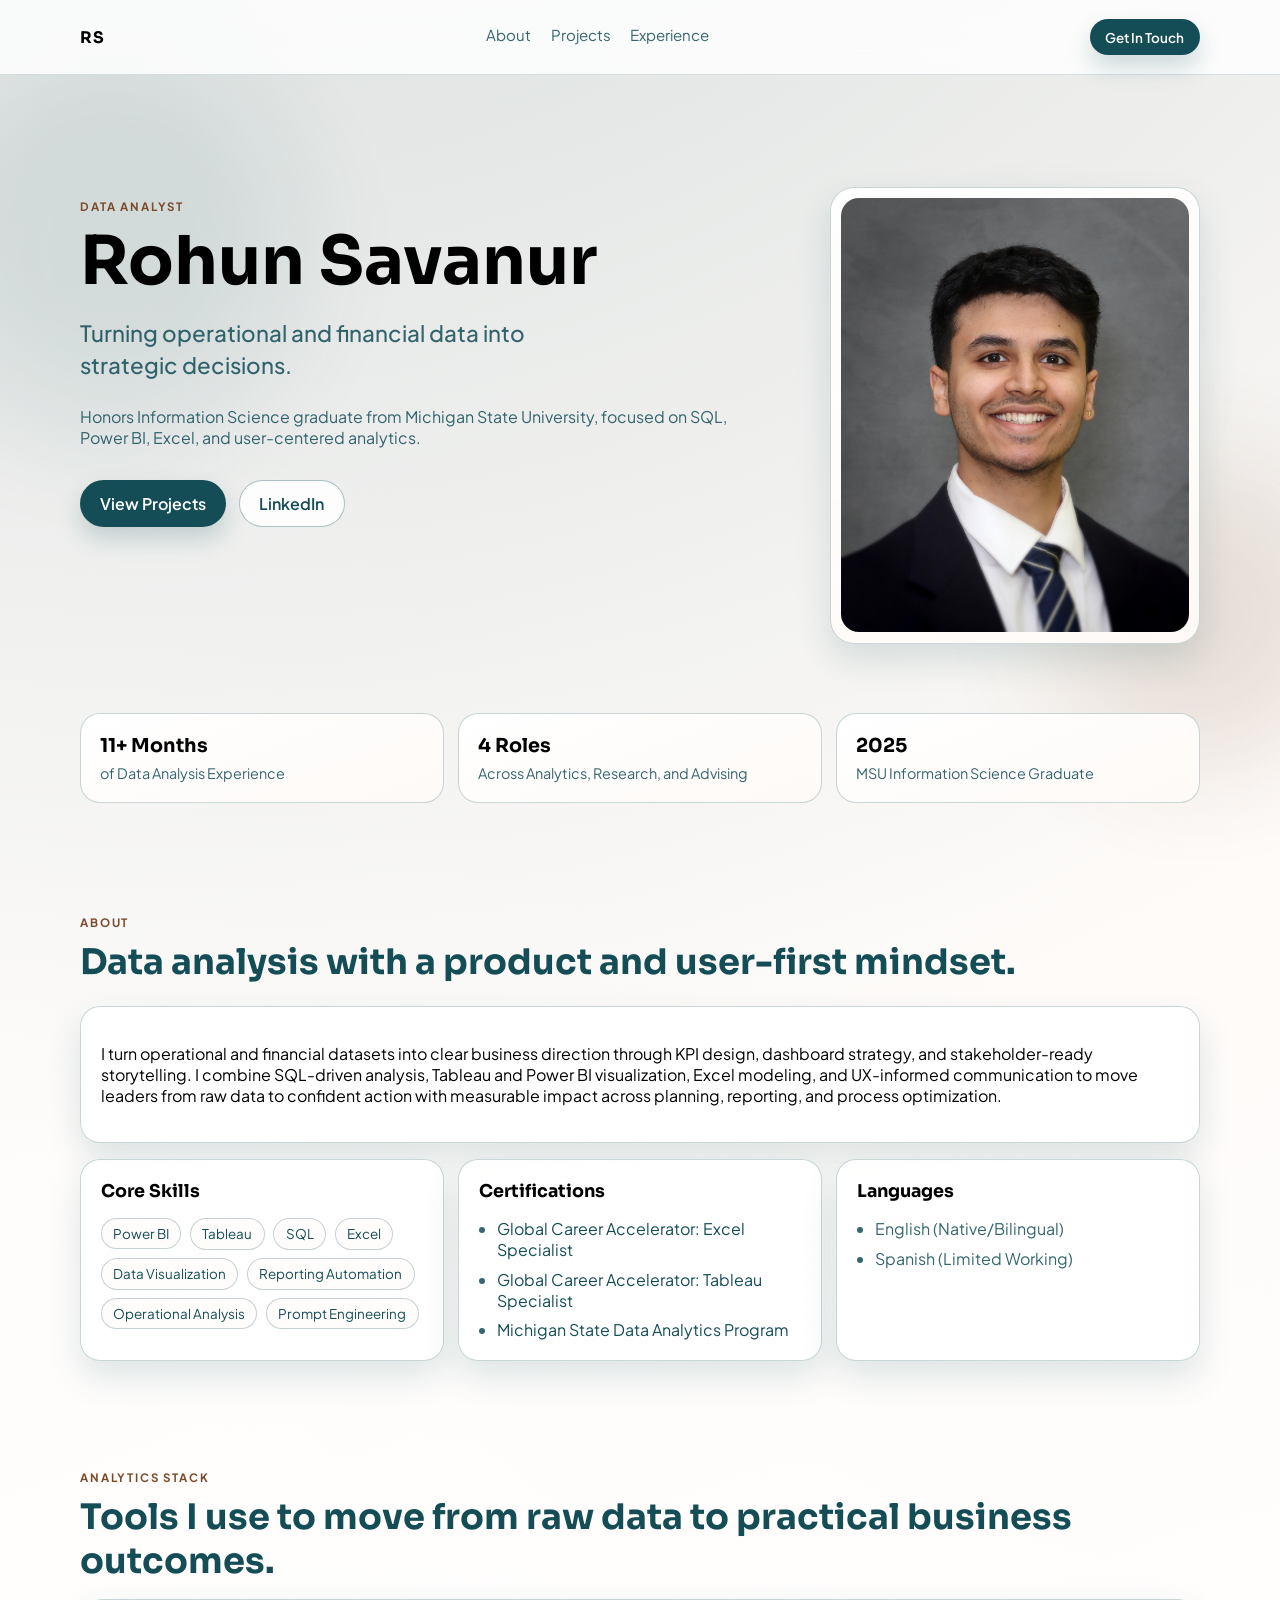
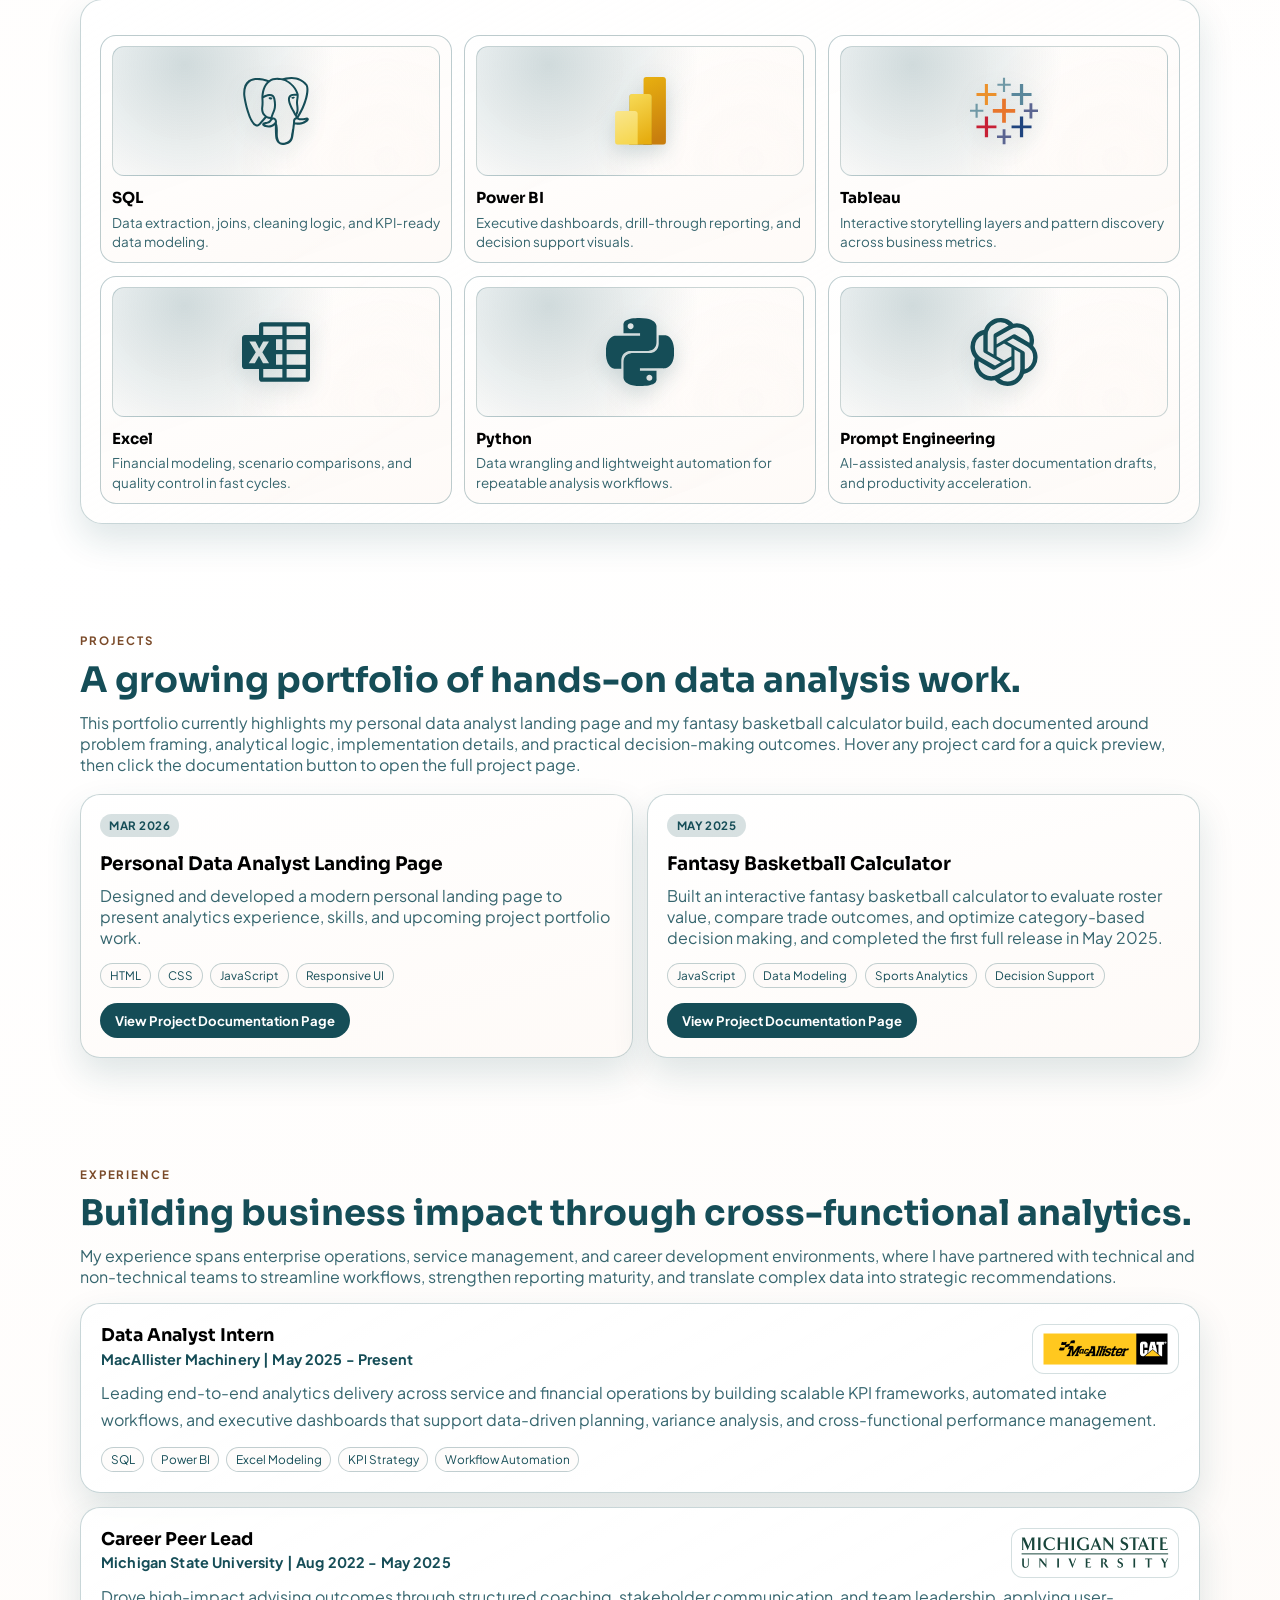
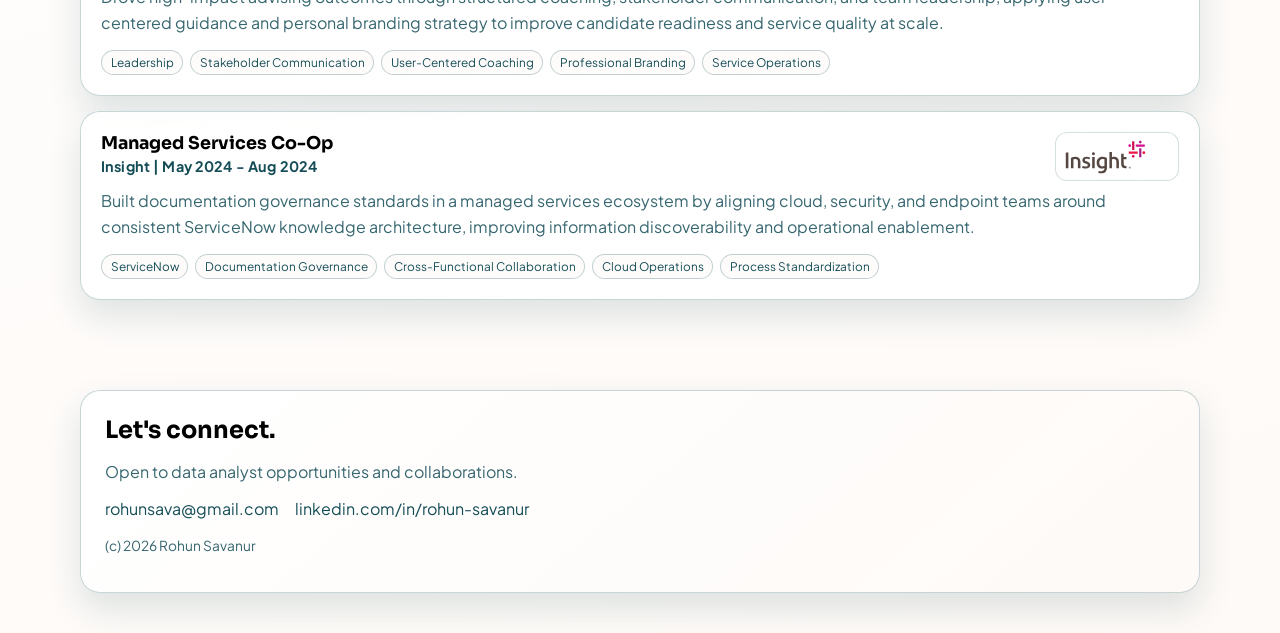
==== index.html @ 682e0d0f "Use pipe separator in experience meta and split out analytics stack section" ====
<!DOCTYPE html>
<html lang="en">
  <head>
    <meta charset="UTF-8" />
    <meta name="viewport" content="width=device-width, initial-scale=1.0" />
    <meta
      name="description"
      content="Rohun Savanur - Data Analyst portfolio featuring experience, skills, and data analysis projects."
    />
    <title>Rohun Savanur | Data Analyst</title>
    <link rel="preconnect" href="https://fonts.googleapis.com" />
    <link rel="preconnect" href="https://fonts.gstatic.com" crossorigin />
    <link
      href="https://fonts.googleapis.com/css2?family=Plus+Jakarta+Sans:wght@400;500;600;700&family=Sora:wght@500;600;700;800&display=swap"
      rel="stylesheet"
    />
    <link rel="stylesheet" href="./styles.css?v=20260306-2539" />
  </head>
  <body>
    <div class="page-noise" aria-hidden="true"></div>
    <div class="bg-orb orb-a" aria-hidden="true"></div>
    <div class="bg-orb orb-b" aria-hidden="true"></div>
    <div class="bg-orb orb-c" aria-hidden="true"></div>

    <header class="site-header">
      <div class="container nav-wrap">
        <a href="#top" class="brand">RS</a>
        <nav class="main-nav">
          <a href="#about">About</a>
          <a href="#projects">Projects</a>
          <a href="#experience">Experience</a>
        </nav>
        <a class="btn btn-small" href="#contact">Get In Touch</a>
      </div>
    </header>

    <main id="top">
      <section class="hero container">
        <div class="hero-main">
          <p class="eyebrow reveal">Data Analyst</p>
          <h1 class="hero-title reveal">
            Rohun Savanur
            <span>Turning operational and financial data into strategic decisions.</span>
          </h1>
          <p class="hero-copy reveal">
            Honors Information Science graduate from Michigan State University, focused on
            SQL, Power BI, Excel, and user-centered analytics.
          </p>
          <div class="hero-actions reveal">
            <a class="btn" href="#projects">View Projects</a>
            <a class="btn btn-ghost" href="https://www.linkedin.com/in/rohun-savanur" target="_blank" rel="noreferrer">LinkedIn</a>
          </div>
        </div>
        <aside class="profile-card reveal" aria-label="Profile Photo">
          <img
            src="./assets/generated/portrait-clean-neutral.jpg"
            alt="Rohun Savanur portrait"
            class="profile-photo"
            loading="eager"
            onerror="this.style.display='none';this.nextElementSibling.style.display='grid';"
          />
          <span class="photo-fallback" aria-hidden="true">RS</span>
        </aside>
        <ul class="hero-metrics reveal">
          <li>
            <strong>11+ Months</strong>
            <span>of Data Analysis Experience</span>
          </li>
          <li>
            <strong>4 Roles</strong>
            <span>Across Analytics, Research, and Advising</span>
          </li>
          <li>
            <strong>2025</strong>
            <span>MSU Information Science Graduate</span>
          </li>
        </ul>
      </section>

      <section id="about" class="container section">
        <div class="section-head reveal">
          <p class="eyebrow">About</p>
          <h2>Data analysis with a product and user-first mindset.</h2>
        </div>
        <div class="glass-card reveal about-summary">
          <p>
            I turn operational and financial datasets into clear business direction through KPI
            design, dashboard strategy, and stakeholder-ready storytelling. I combine
            SQL-driven analysis, Tableau and Power BI visualization, Excel modeling, and
            UX-informed communication to move leaders from raw data to confident action with
            measurable impact across planning, reporting, and process optimization.
          </p>
        </div>
        <div class="info-grid about-info-grid">
          <article class="glass-card reveal">
            <h3>Core Skills</h3>
            <div class="chip-list">
              <span>Power BI</span>
              <span>Tableau</span>
              <span>SQL</span>
              <span>Excel</span>
              <span>Data Visualization</span>
              <span>Reporting Automation</span>
              <span>Operational Analysis</span>
              <span>Prompt Engineering</span>
            </div>
          </article>
          <article class="glass-card reveal">
            <h3>Certifications</h3>
            <ul class="line-list">
              <li>
                <a
                  class="cert-link"
                  href="https://www.credential.net/4bf089e6-28fd-4d25-ae80-72ae07eb51d3#acc.ymshSMJB"
                  target="_blank"
                  rel="noreferrer"
                >
                  Global Career Accelerator: Excel Specialist
                </a>
              </li>
              <li>
                <a
                  class="cert-link"
                  href="https://www.credential.net/a03b7385-3b08-4fc4-b722-579c19a0cea2#acc.MQ4YEDSy"
                  target="_blank"
                  rel="noreferrer"
                >
                  Global Career Accelerator: Tableau Specialist
                </a>
              </li>
              <li>
                <a
                  class="cert-link"
                  href="https://www.credential.net/29228788-28ba-4c00-afea-074103724b46#acc.a4CGwIfx"
                  target="_blank"
                  rel="noreferrer"
                >
                  Michigan State Data Analytics Program
                </a>
              </li>
            </ul>
          </article>
          <article class="glass-card reveal">
            <h3>Languages</h3>
            <ul class="line-list">
              <li>English (Native/Bilingual)</li>
              <li>Spanish (Limited Working)</li>
            </ul>
          </article>
        </div>
      </section>

      <section id="analytics-stack" class="container section">
        <div class="section-head reveal">
          <p class="eyebrow">Analytics Stack</p>
          <h2>Tools I use to move from raw data to practical business outcomes.</h2>
        </div>
        <div class="tools-showcase reveal" aria-label="Analytics Stack">
          <div class="tools-grid">
            <article class="tool-card">
              <div class="tool-photo">
                <img
                  src="./assets/tool-icons/sql.svg"
                  alt="SQL data querying tool icon"
                  loading="lazy"
                />
              </div>
              <h4>SQL</h4>
              <p>Data extraction, joins, cleaning logic, and KPI-ready data modeling.</p>
            </article>
            <article class="tool-card">
              <div class="tool-photo">
                <img
                  src="./assets/tool-icons/powerbi.svg"
                  alt="Power BI tool icon"
                  loading="lazy"
                />
              </div>
              <h4>Power BI</h4>
              <p>Executive dashboards, drill-through reporting, and decision support visuals.</p>
            </article>
            <article class="tool-card">
              <div class="tool-photo">
                <img
                  src="./assets/tool-icons/tableau.svg"
                  alt="Tableau tool icon"
                  loading="lazy"
                />
              </div>
              <h4>Tableau</h4>
              <p>Interactive storytelling layers and pattern discovery across business metrics.</p>
            </article>
            <article class="tool-card">
              <div class="tool-photo">
                <img
                  src="./assets/tool-icons/excel.svg"
                  alt="Microsoft Excel tool icon"
                  loading="lazy"
                />
              </div>
              <h4>Excel</h4>
              <p>Financial modeling, scenario comparisons, and quality control in fast cycles.</p>
            </article>
            <article class="tool-card">
              <div class="tool-photo">
                <img
                  src="./assets/tool-icons/python.svg"
                  alt="Python tool icon"
                  loading="lazy"
                />
              </div>
              <h4>Python</h4>
              <p>Data wrangling and lightweight automation for repeatable analysis workflows.</p>
            </article>
            <article class="tool-card">
              <div class="tool-photo">
                <img
                  src="./assets/tool-icons/prompt-engineering.svg"
                  alt="Prompt engineering and AI workflow icon"
                  loading="lazy"
                />
              </div>
              <h4>Prompt Engineering</h4>
              <p>AI-assisted analysis, faster documentation drafts, and productivity acceleration.</p>
            </article>
          </div>
        </div>
      </section>

      <section id="projects" class="container section">
        <div class="section-head reveal">
          <p class="eyebrow">Projects</p>
          <h2>A growing portfolio of hands-on data analysis work.</h2>
          <p>
            This portfolio currently highlights my personal data analyst landing page and my
            fantasy basketball calculator build, each documented around problem framing,
            analytical logic, implementation details, and practical decision-making outcomes.
            Hover any project card for a quick preview, then click the documentation button to
            open the full project page.
          </p>
        </div>
        <div id="projects-grid" class="projects-grid"></div>
      </section>

      <section id="experience" class="container section">
        <div class="section-head reveal">
          <p class="eyebrow">Experience</p>
          <h2>Building business impact through cross-functional analytics.</h2>
          <p>
            My experience spans enterprise operations, service management, and career
            development environments, where I have partnered with technical and non-technical
            teams to streamline workflows, strengthen reporting maturity, and translate complex
            data into strategic recommendations.
          </p>
        </div>
        <div class="timeline">
          <article class="glass-card reveal">
            <div class="experience-head">
              <div>
                <h3>Data Analyst Intern</h3>
                <p class="role-meta">MacAllister Machinery | May 2025 - Present</p>
              </div>
              <div class="experience-logo-wrap">
                <img
                  class="experience-logo"
                  src="./assets/company-logos/macallister-machinery.png"
                  alt="MacAllister Machinery logo"
                  loading="lazy"
                />
              </div>
            </div>
            <p class="experience-summary">
              Leading end-to-end analytics delivery across service and financial operations by
              building scalable KPI frameworks, automated intake workflows, and executive
              dashboards that support data-driven planning, variance analysis, and
              cross-functional performance management.
            </p>
            <div class="experience-skills">
              <span>SQL</span>
              <span>Power BI</span>
              <span>Excel Modeling</span>
              <span>KPI Strategy</span>
              <span>Workflow Automation</span>
            </div>
          </article>
          <article class="glass-card reveal">
            <div class="experience-head">
              <div>
                <h3>Career Peer Lead</h3>
                <p class="role-meta">Michigan State University | Aug 2022 - May 2025</p>
              </div>
              <div class="experience-logo-wrap">
                <img
                  class="experience-logo"
                  src="./assets/company-logos/michigan-state-university.svg"
                  alt="Michigan State University logo"
                  loading="lazy"
                />
              </div>
            </div>
            <p class="experience-summary">
              Drove high-impact advising outcomes through structured coaching, stakeholder
              communication, and team leadership, applying user-centered guidance and personal
              branding strategy to improve candidate readiness and service quality at scale.
            </p>
            <div class="experience-skills">
              <span>Leadership</span>
              <span>Stakeholder Communication</span>
              <span>User-Centered Coaching</span>
              <span>Professional Branding</span>
              <span>Service Operations</span>
            </div>
          </article>
          <article class="glass-card reveal">
            <div class="experience-head">
              <div>
                <h3>Managed Services Co-Op</h3>
                <p class="role-meta">Insight | May 2024 - Aug 2024</p>
              </div>
              <div class="experience-logo-wrap">
                <img
                  class="experience-logo"
                  src="./assets/company-logos/insight.svg"
                  alt="Insight logo"
                  loading="lazy"
                />
              </div>
            </div>
            <p class="experience-summary">
              Built documentation governance standards in a managed services ecosystem by
              aligning cloud, security, and endpoint teams around consistent ServiceNow
              knowledge architecture, improving information discoverability and operational
              enablement.
            </p>
            <div class="experience-skills">
              <span>ServiceNow</span>
              <span>Documentation Governance</span>
              <span>Cross-Functional Collaboration</span>
              <span>Cloud Operations</span>
              <span>Process Standardization</span>
            </div>
          </article>
        </div>
      </section>
    </main>

    <footer id="contact" class="container footer reveal">
      <div>
        <h2>Let's connect.</h2>
        <p>Open to data analyst opportunities and collaborations.</p>
      </div>
      <div class="contact-links">
        <a href="mailto:rohunsava@gmail.com">rohunsava@gmail.com</a>
        <a href="https://www.linkedin.com/in/rohun-savanur" target="_blank" rel="noreferrer">
          linkedin.com/in/rohun-savanur
        </a>
      </div>
      <p class="footer-note">(c) <span id="year"></span> Rohun Savanur</p>
    </footer>

    <script src="./script.js?v=20260306-2125"></script>
  </body>
</html>
---- styles.css ----
:root {
  --bg: #FEFAF7;
  --bg-soft: #FFFFFF;
  --surface: rgba(255, 255, 255, 0.9);
  --surface-strong: #FFFFFF;
  --line: rgba(21, 77, 87, 0.23);
  --text: #000000;
  --muted: rgba(21, 77, 87, 0.86);
  --accent: #154d57;
  --accent-soft: #7A4A29;
  --accent-2: #154d57;
  --radius: 20px;
  --shadow: 0 16px 35px rgba(21, 77, 87, 0.14);
}

*,
*::before,
*::after {
  box-sizing: border-box;
}

html {
  scroll-behavior: smooth;
}

body {
  margin: 0;
  font-family: "Plus Jakarta Sans", "Segoe UI", sans-serif;
  color: var(--text);
  background: radial-gradient(circle at 15% -22%, rgba(21, 77, 87, 0.22) 0%, rgba(21, 77, 87, 0) 42%),
    radial-gradient(circle at 102% 15%, rgba(254, 250, 247, 0.72) 0%, rgba(254, 250, 247, 0) 40%),
    linear-gradient(160deg, var(--bg) 0%, var(--bg-soft) 50%, #FEFAF7 100%);
  min-height: 100vh;
  overflow-x: hidden;
}

.container {
  width: min(1120px, 92vw);
  margin: 0 auto;
}

.page-noise {
  position: fixed;
  inset: 0;
  pointer-events: none;
  opacity: 0.05;
  z-index: -1;
  background-image: radial-gradient(rgba(21, 77, 87, 0.08) 0.5px, transparent 0.5px);
  background-size: 4px 4px;
}

.bg-orb {
  position: fixed;
  border-radius: 50%;
  filter: blur(60px);
  opacity: 0.3;
  pointer-events: none;
  z-index: -2;
}

.orb-a {
  width: 380px;
  height: 380px;
  left: -80px;
  top: 60px;
  background: rgba(21, 77, 87, 0.3);
  animation: float 11s ease-in-out infinite;
}

.orb-b {
  width: 260px;
  height: 260px;
  right: 9%;
  top: 26%;
  background: rgba(21, 77, 87, 0.18);
  animation: float 9s ease-in-out infinite reverse;
}

.orb-c {
  width: 300px;
  height: 300px;
  right: -70px;
  bottom: 15%;
  background: rgba(122, 74, 41, 0.45);
  animation: float 12s ease-in-out infinite;
}

.site-header {
  position: sticky;
  top: 0;
  z-index: 20;
  backdrop-filter: blur(14px);
  background: rgba(255, 255, 255, 0.82);
  border-bottom: 1px solid rgba(21, 77, 87, 0.17);
}

.nav-wrap {
  display: flex;
  align-items: center;
  justify-content: space-between;
  min-height: 74px;
  gap: 16px;
}

.brand {
  font-family: "Sora", "Avenir Next", sans-serif;
  font-weight: 700;
  color: var(--text);
  text-decoration: none;
  letter-spacing: 0.08em;
}

.main-nav {
  display: flex;
  gap: 1.2rem;
}

.main-nav a {
  position: relative;
  color: var(--muted);
  text-decoration: none;
  font-size: 0.94rem;
  padding-bottom: 0.3rem;
  transition: color 220ms ease;
}

.main-nav a::after {
  content: "";
  position: absolute;
  left: 0;
  right: 0;
  bottom: 0;
  height: 2px;
  border-radius: 999px;
  background: var(--accent);
  transform: scaleX(0);
  transform-origin: left;
  transition: transform 220ms ease;
}

.main-nav a:hover {
  color: var(--text);
}

.main-nav a:hover::after,
.main-nav a:focus-visible::after {
  transform: scaleX(1);
}

.btn {
  border: 1px solid transparent;
  border-radius: 999px;
  display: inline-flex;
  align-items: center;
  justify-content: center;
  gap: 8px;
  padding: 0.75rem 1.2rem;
  font-weight: 600;
  text-decoration: none;
  color: #ffffff;
  background: linear-gradient(115deg, var(--accent), var(--accent-2));
  box-shadow: 0 12px 24px rgba(21, 77, 87, 0.2);
  transition: transform 220ms ease, box-shadow 220ms ease;
}

.btn:hover {
  transform: translateY(-2px);
  box-shadow: 0 16px 26px rgba(21, 77, 87, 0.26);
}

.btn-ghost {
  color: var(--accent);
  border-color: rgba(21, 77, 87, 0.35);
  background: rgba(255, 255, 255, 0.85);
  box-shadow: none;
}

.btn-ghost:hover {
  border-color: rgba(21, 77, 87, 0.62);
}

.btn-small {
  padding: 0.55rem 0.92rem;
  font-size: 0.84rem;
}

.hero {
  padding: 7rem 0 3.6rem;
  display: grid;
  grid-template-columns: minmax(0, 1.25fr) minmax(280px, 0.75fr);
  gap: 1.3rem 1.8rem;
  align-items: start;
}

.hero-main {
  min-width: 0;
}

.profile-card {
  border: 1px solid var(--line);
  border-radius: calc(var(--radius) + 4px);
  background: linear-gradient(155deg, rgba(255, 255, 255, 0.94), rgba(254, 250, 247, 0.97));
  box-shadow: var(--shadow);
  padding: 0.65rem;
  justify-self: end;
  width: min(370px, 100%);
}

.profile-photo {
  width: 100%;
  display: block;
  border-radius: calc(var(--radius) - 2px);
  aspect-ratio: 4 / 5;
  object-fit: cover;
  object-position: center 26%;
}

.photo-fallback {
  display: none;
  place-items: center;
  width: 100%;
  aspect-ratio: 4 / 5;
  border-radius: calc(var(--radius) - 2px);
  font-family: "Sora", "Avenir Next", sans-serif;
  font-size: clamp(2.8rem, 7vw, 4.5rem);
  color: var(--accent);
  background: linear-gradient(145deg, #ffffff, #FEFAF7);
}

.eyebrow {
  text-transform: uppercase;
  letter-spacing: 0.16em;
  color: var(--accent);
  font-size: 0.72rem;
  margin-bottom: 0.8rem;
  font-weight: 700;
}

.hero .eyebrow {
  color: #7A4A29;
}

.hero-title {
  font-family: "Sora", "Avenir Next", sans-serif;
  margin: 0;
  font-size: clamp(2.1rem, 6vw, 4.2rem);
  line-height: 1.06;
  max-width: 12.5ch;
}

.hero-title span {
  display: block;
  font-size: clamp(1rem, 2vw, 1.4rem);
  line-height: 1.45;
  margin-top: 1.2rem;
  color: var(--muted);
  max-width: 34ch;
  font-family: "Plus Jakarta Sans", "Segoe UI", sans-serif;
  font-weight: 500;
}

.hero-copy {
  color: var(--muted);
  margin-top: 1.5rem;
  max-width: 60ch;
}

.hero-actions {
  margin-top: 2rem;
  display: flex;
  gap: 0.8rem;
  flex-wrap: wrap;
}

.hero-metrics {
  margin: 3rem 0 0;
  padding: 0;
  list-style: none;
  display: grid;
  grid-template-columns: repeat(3, minmax(0, 1fr));
  gap: 0.9rem;
  grid-column: 1 / -1;
}

.hero-metrics li {
  padding: 1.2rem;
  border: 1px solid var(--line);
  border-radius: var(--radius);
  background: linear-gradient(160deg, rgba(255, 255, 255, 0.98), rgba(254, 250, 247, 0.98));
}

.hero-metrics strong {
  display: block;
  font-family: "Sora", "Avenir Next", sans-serif;
  font-size: 1.2rem;
  margin-bottom: 0.25rem;
}

.hero-metrics span {
  color: var(--muted);
  font-size: 0.9rem;
  line-height: 1.4;
}

.section {
  padding: 3.4rem 0;
}

.section-head {
  display: grid;
  gap: 0.62rem;
}

.section-head h2 {
  margin: 0;
  font-family: "Sora", "Avenir Next", sans-serif;
  font-size: clamp(1.5rem, 4vw, 2.2rem);
  color: #154d57;
}

.section-head p {
  color: var(--muted);
  margin: 0;
}

.section-head .eyebrow {
  color: #7A4A29;
}

.about-summary {
  margin-top: 1.4rem;
}

.about-info-grid {
  margin-top: 1.8rem;
}

.glass-card {
  border-radius: var(--radius);
  border: 1px solid var(--line);
  background: linear-gradient(150deg, var(--surface), var(--surface-strong));
  box-shadow: var(--shadow);
  padding: 1.25rem 1.25rem;
  backdrop-filter: blur(7px);
}

.glass-card h3 {
  margin: 0;
  font-family: "Sora", "Avenir Next", sans-serif;
  font-size: 1.1rem;
}

.tools-showcase {
  margin-top: 1rem;
  border-radius: calc(var(--radius) + 2px);
  border: 1px solid var(--line);
  background: linear-gradient(150deg, rgba(255, 255, 255, 0.96), rgba(254, 250, 247, 0.32));
  box-shadow: var(--shadow);
  padding: 1.2rem;
}

.tools-showcase-head h3 {
  margin: 0;
  font-family: "Sora", "Avenir Next", sans-serif;
  font-size: clamp(1.02rem, 2.3vw, 1.45rem);
  color: var(--accent);
  max-width: 46ch;
}

.tools-showcase-head .eyebrow {
  margin-bottom: 0.5rem;
}

.tools-grid {
  margin-top: 1rem;
  display: grid;
  grid-template-columns: repeat(3, minmax(0, 1fr));
  gap: 0.8rem;
}

.tool-card {
  position: relative;
  border-radius: 16px;
  border: 1px solid rgba(21, 77, 87, 0.28);
  background: linear-gradient(160deg, rgba(255, 255, 255, 0.98), rgba(254, 250, 247, 0.97));
  padding: 0.65rem;
  transition: transform 220ms ease, box-shadow 220ms ease, border-color 220ms ease;
}

.tool-card:hover {
  transform: translateY(-4px);
  box-shadow: 0 14px 25px rgba(21, 77, 87, 0.16);
  border-color: rgba(21, 77, 87, 0.56);
}

.tool-photo {
  border-radius: 12px;
  border: 1px solid rgba(21, 77, 87, 0.22);
  min-height: 130px;
  display: grid;
  place-items: center;
  background:
    radial-gradient(circle at 22% 14%, rgba(21, 77, 87, 0.2), rgba(21, 77, 87, 0) 54%),
    radial-gradient(circle at 84% 88%, rgba(254, 250, 247, 0.76), rgba(254, 250, 247, 0) 56%),
    linear-gradient(140deg, rgba(255, 255, 255, 0.98), rgba(254, 250, 247, 0.98));
}

.tool-photo img {
  width: clamp(50px, 5.5vw, 68px);
  height: clamp(50px, 5.5vw, 68px);
  object-fit: contain;
  filter: drop-shadow(0 7px 10px rgba(21, 77, 87, 0.18));
}

.tool-card h4 {
  margin: 0.72rem 0 0;
  font-family: "Sora", "Avenir Next", sans-serif;
  font-size: 0.95rem;
}

.tool-card p {
  margin: 0.36rem 0 0;
  color: var(--muted);
  font-size: 0.84rem;
  line-height: 1.45;
}

.info-grid {
  margin-top: 1rem;
  display: grid;
  grid-template-columns: repeat(3, minmax(0, 1fr));
  gap: 0.9rem;
}

.chip-list {
  margin-top: 1rem;
  display: flex;
  flex-wrap: wrap;
  gap: 0.55rem;
}

.chip-list span {
  border-radius: 999px;
  padding: 0.38rem 0.7rem;
  background: rgba(254, 250, 247, 0.45);
  color: var(--accent);
  border: 1px solid rgba(21, 77, 87, 0.25);
  font-size: 0.84rem;
}

.line-list {
  margin: 1rem 0 0;
  color: var(--muted);
  padding-left: 1.1rem;
}

.line-list li + li {
  margin-top: 0.52rem;
}

.cert-link {
  color: var(--accent);
  text-decoration: none;
  border-bottom: 1px solid transparent;
  transition: color 220ms ease, border-color 220ms ease;
}

.cert-link:hover {
  color: #0f3a42;
  border-color: rgba(21, 77, 87, 0.45);
}

.timeline {
  margin-top: 1rem;
  display: grid;
  gap: 0.9rem;
}

.experience-head {
  display: flex;
  align-items: flex-start;
  justify-content: space-between;
  gap: 1rem;
}

.experience-logo-wrap {
  flex: 0 0 auto;
  min-width: 124px;
  max-width: 168px;
  border-radius: 12px;
  border: 1px solid rgba(21, 77, 87, 0.18);
  background: rgba(255, 255, 255, 0.96);
  padding: 0.42rem 0.55rem;
}

.experience-logo {
  width: 100%;
  height: 34px;
  display: block;
  object-fit: contain;
  object-position: left center;
}

.experience-summary {
  margin: 0.35rem 0 0;
  color: var(--muted);
  line-height: 1.65;
}

.role-meta {
  margin: 0.2rem 0 0.45rem;
  color: var(--accent);
  text-transform: none;
  letter-spacing: 0.01em;
  font-weight: 700;
  font-size: 0.9rem;
}

.experience-skills {
  margin-top: 0.85rem;
  display: flex;
  gap: 0.42rem;
  flex-wrap: wrap;
}

.experience-skills span {
  padding: 0.25rem 0.54rem;
  border-radius: 999px;
  font-size: 0.74rem;
  color: var(--accent);
  background: rgba(254, 250, 247, 0.52);
  border: 1px solid rgba(21, 77, 87, 0.26);
}

.projects-grid {
  margin-top: 1.2rem;
  display: grid;
  grid-template-columns: repeat(auto-fit, minmax(290px, 1fr));
  gap: 0.9rem;
}

.project-card {
  position: relative;
  overflow: visible;
  border: 1px solid var(--line);
  border-radius: var(--radius);
  background: linear-gradient(165deg, rgba(255, 255, 255, 0.98), rgba(254, 250, 247, 0.98));
  box-shadow: var(--shadow);
  padding: 1.2rem;
  display: flex;
  flex-direction: column;
  transition: transform 240ms ease, border-color 240ms ease;
}

.project-card:hover {
  transform: translateY(-4px);
  border-color: rgba(21, 77, 87, 0.55);
}

.project-top {
  display: flex;
  justify-content: space-between;
  align-items: center;
  gap: 0.6rem;
}

.project-card h3 {
  margin: 0.95rem 0 0.65rem;
  font-family: "Sora", "Avenir Next", sans-serif;
}

.project-card p {
  margin: 0;
  color: var(--muted);
}

.project-preview-card {
  position: absolute;
  left: 0;
  right: 0;
  bottom: calc(100% + 12px);
  border-radius: 16px;
  border: 1px solid rgba(21, 77, 87, 0.26);
  background: linear-gradient(145deg, rgba(255, 255, 255, 0.99), rgba(254, 250, 247, 0.99));
  color: var(--accent);
  box-shadow: 0 14px 28px rgba(21, 77, 87, 0.16);
  padding: 0.78rem;
  font-size: 0.8rem;
  line-height: 1.45;
  opacity: 0;
  transform: translateY(8px);
  pointer-events: none;
  transition: opacity 180ms ease, transform 180ms ease;
  z-index: 8;
}

.project-card:hover .project-preview-card,
.project-card:focus-within .project-preview-card {
  opacity: 1;
  transform: translateY(0);
}

.preview-placeholder {
  min-height: 110px;
  border-radius: 10px;
  border: 1px dashed rgba(21, 77, 87, 0.34);
  background: linear-gradient(125deg, rgba(21, 77, 87, 0.24), rgba(21, 77, 87, 0.12));
  display: grid;
  place-items: center;
  color: var(--accent);
  font-weight: 700;
  font-size: 0.78rem;
  letter-spacing: 0.02em;
}

.preview-copy {
  margin: 0.6rem 0 0;
  color: var(--muted);
}

.preview-label {
  margin: 0.55rem 0 0;
  color: var(--accent);
  font-size: 0.74rem;
  font-weight: 700;
  text-transform: uppercase;
  letter-spacing: 0.08em;
}

.audience-badges {
  margin-top: 0.35rem;
  display: flex;
  gap: 0.35rem;
  flex-wrap: wrap;
}

.audience-badges span {
  padding: 0.24rem 0.52rem;
  border-radius: 999px;
  font-size: 0.72rem;
  color: var(--accent);
  background: rgba(254, 250, 247, 0.58);
  border: 1px solid rgba(21, 77, 87, 0.3);
}

.project-tags {
  display: flex;
  gap: 0.45rem;
  flex-wrap: wrap;
  margin-top: 0.9rem;
}

.project-tags span {
  padding: 0.26rem 0.56rem;
  border-radius: 999px;
  font-size: 0.73rem;
  color: var(--accent);
  border: 1px solid rgba(21, 77, 87, 0.26);
  background: rgba(254, 250, 247, 0.5);
}

.project-doc-btn {
  margin-top: 0.9rem;
  align-self: flex-start;
  text-decoration: none;
  color: #ffffff;
  font-size: 0.82rem;
  font-weight: 700;
  border-radius: 999px;
  padding: 0.5rem 0.86rem;
  background: linear-gradient(115deg, var(--accent), var(--accent-2));
  border: 1px solid rgba(21, 77, 87, 0.14);
  transition: transform 180ms ease, box-shadow 180ms ease;
}

.project-doc-btn:hover {
  transform: translateY(-2px);
  box-shadow: 0 9px 18px rgba(21, 77, 87, 0.22);
}

.project-date {
  border-radius: 999px;
  padding: 0.25rem 0.58rem;
  font-size: 0.72rem;
  font-weight: 700;
  text-transform: uppercase;
  letter-spacing: 0.04em;
  background: rgba(21, 77, 87, 0.17);
  color: var(--accent);
}

.footer {
  margin-top: 2.2rem;
  margin-bottom: 2.5rem;
  padding: 1.5rem;
  border-radius: var(--radius);
  border: 1px solid var(--line);
  background: linear-gradient(140deg, rgba(255, 255, 255, 0.97), rgba(254, 250, 247, 0.98));
  box-shadow: var(--shadow);
}

.footer h2 {
  margin: 0;
  font-family: "Sora", "Avenir Next", sans-serif;
}

.footer p {
  color: var(--muted);
}

.contact-links {
  display: flex;
  flex-wrap: wrap;
  gap: 0.8rem 1rem;
}

.contact-links a {
  color: var(--accent);
  text-decoration: none;
  border-bottom: 1px solid transparent;
  transition: border-color 220ms ease;
}

.contact-links a:hover {
  border-color: rgba(21, 77, 87, 0.7);
}

.footer-note {
  margin-top: 1.1rem;
  font-size: 0.86rem;
}

.reveal {
  opacity: 0;
  transform: translateY(16px);
  transition: opacity 500ms ease, transform 500ms ease;
}

.reveal.is-visible {
  opacity: 1;
  transform: translateY(0);
}

@keyframes float {
  0%,
  100% {
    transform: translateY(0) translateX(0);
  }
  50% {
    transform: translateY(-18px) translateX(10px);
  }
}

@media (max-width: 960px) {
  .main-nav {
    display: none;
  }

  .hero {
    grid-template-columns: 1fr;
    gap: 1rem;
  }

  .profile-card {
    justify-self: start;
    width: min(350px, 100%);
  }

  .hero-metrics {
    margin-top: 1rem;
    grid-template-columns: 1fr;
  }

  .info-grid,
  .projects-grid {
    grid-template-columns: 1fr 1fr;
  }

  .tools-grid {
    grid-template-columns: repeat(2, minmax(0, 1fr));
  }
}

@media (max-width: 720px) {
  .site-header {
    position: static;
  }

  .hero {
    padding-top: 3.5rem;
    grid-template-columns: 1fr;
  }

  .info-grid,
  .projects-grid {
    grid-template-columns: 1fr;
  }

  .tools-grid {
    grid-template-columns: 1fr;
  }

  .project-preview-card {
    left: 0.2rem;
    right: 0.2rem;
  }

  .experience-head {
    flex-direction: column;
    align-items: flex-start;
  }

  .experience-logo-wrap {
    min-width: 0;
    max-width: 170px;
  }
}

@media (prefers-reduced-motion: reduce) {
  html {
    scroll-behavior: auto;
  }

  .bg-orb,
  .reveal,
  .btn,
  .project-card {
    animation: none;
    transition: none;
  }

  .reveal {
    opacity: 1;
    transform: none;
  }
}
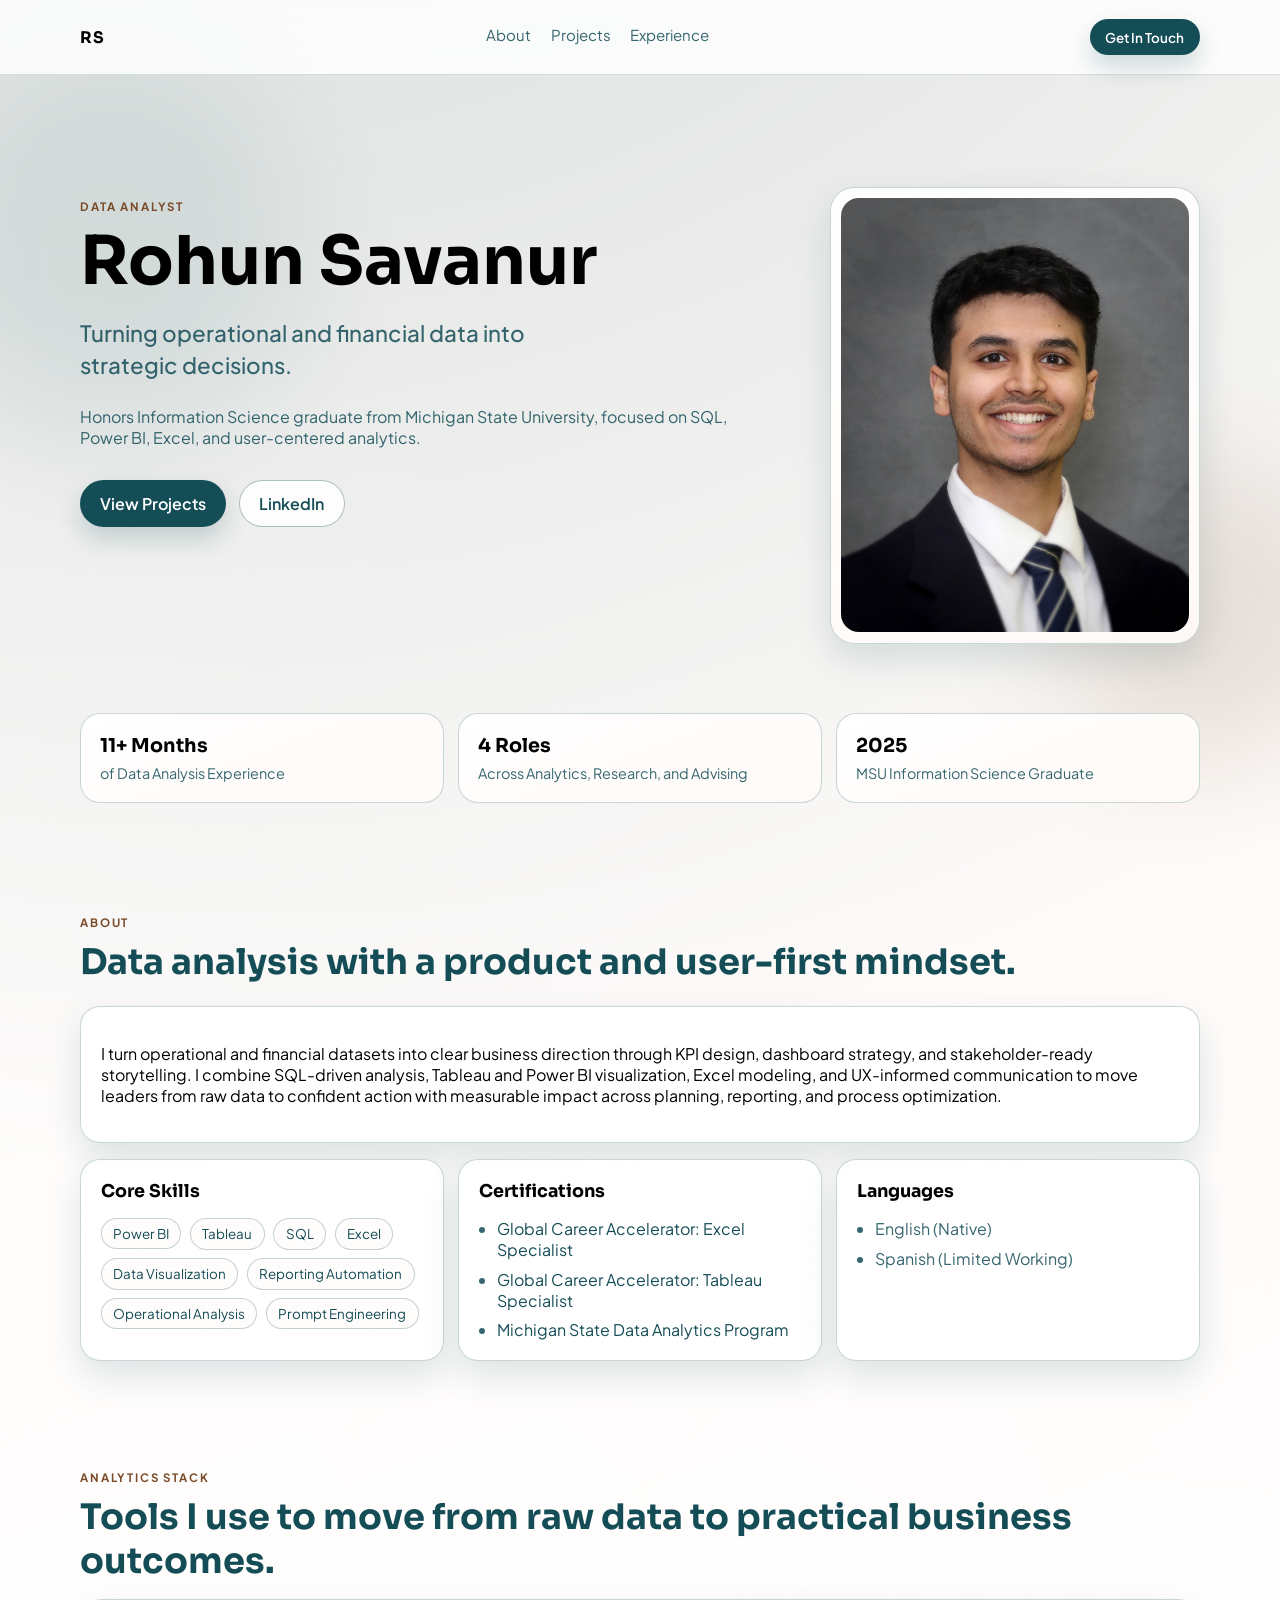
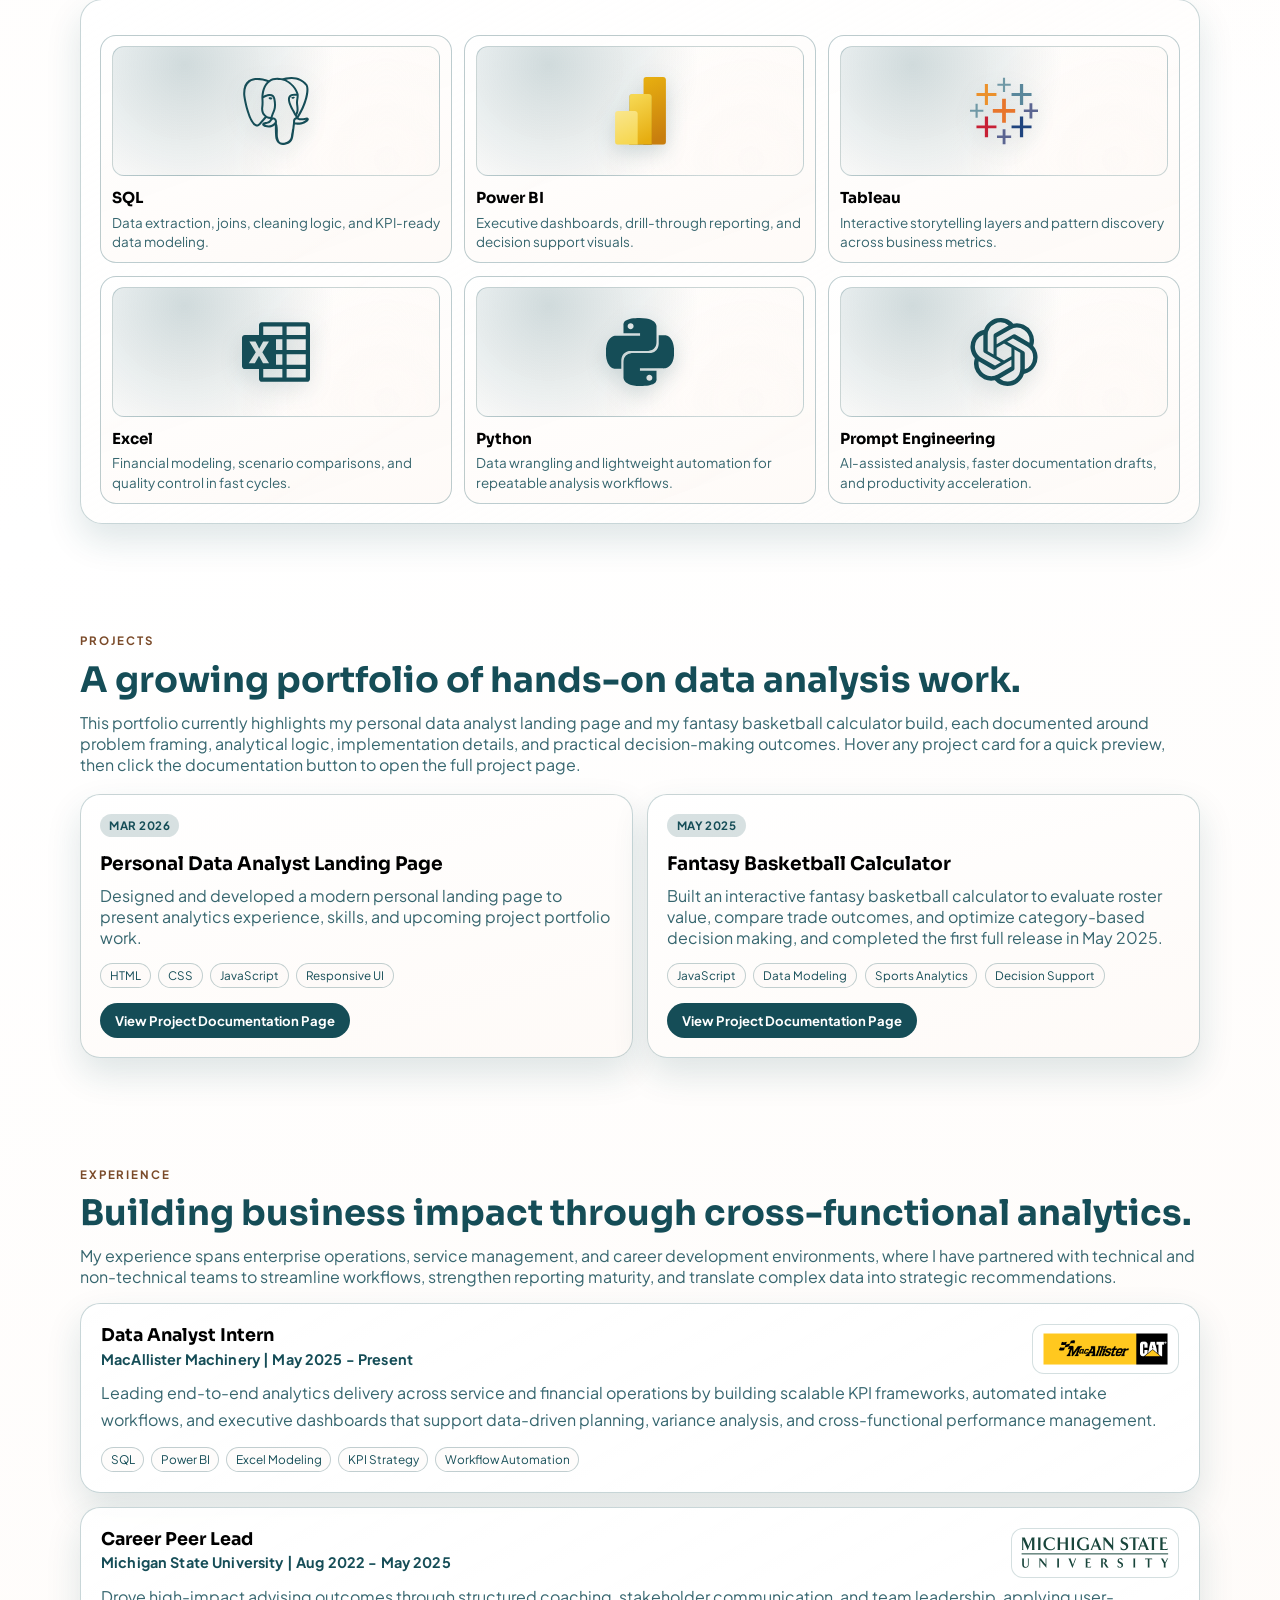
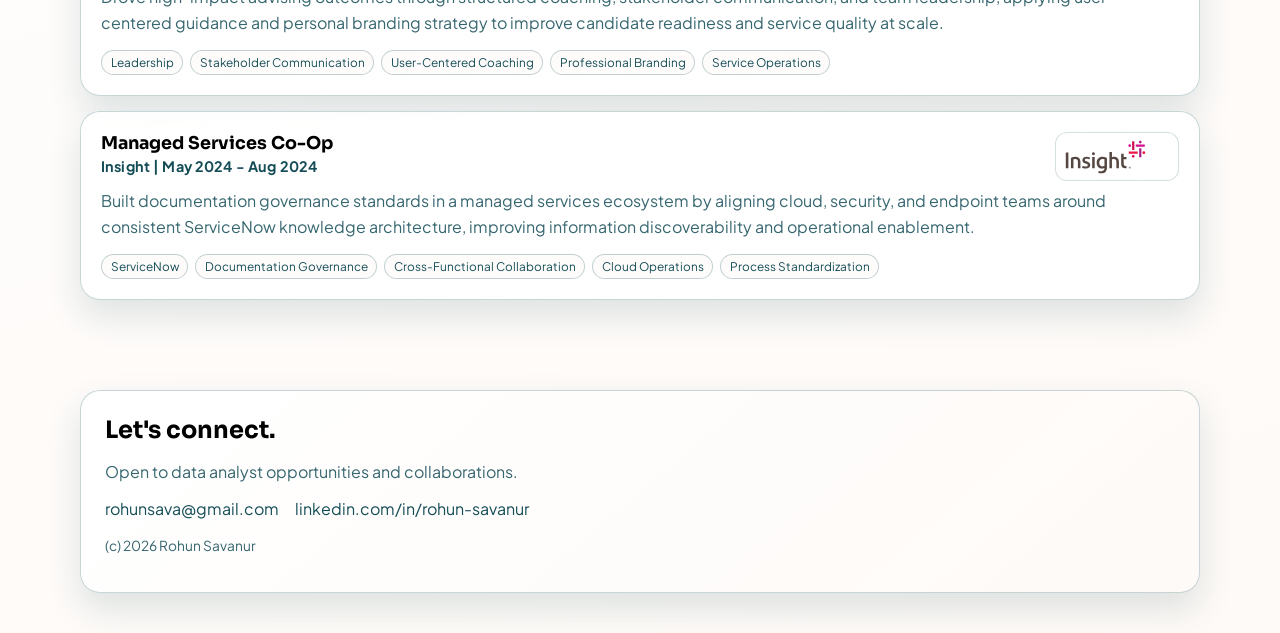
==== commit fd66a666: "Update English language skill to Native" ====
--- a/index.html
+++ b/index.html
@@ -143,7 +143,7 @@
           <article class="glass-card reveal">
             <h3>Languages</h3>
             <ul class="line-list">
-              <li>English (Native/Bilingual)</li>
+              <li>English (Native)</li>
               <li>Spanish (Limited Working)</li>
             </ul>
           </article>
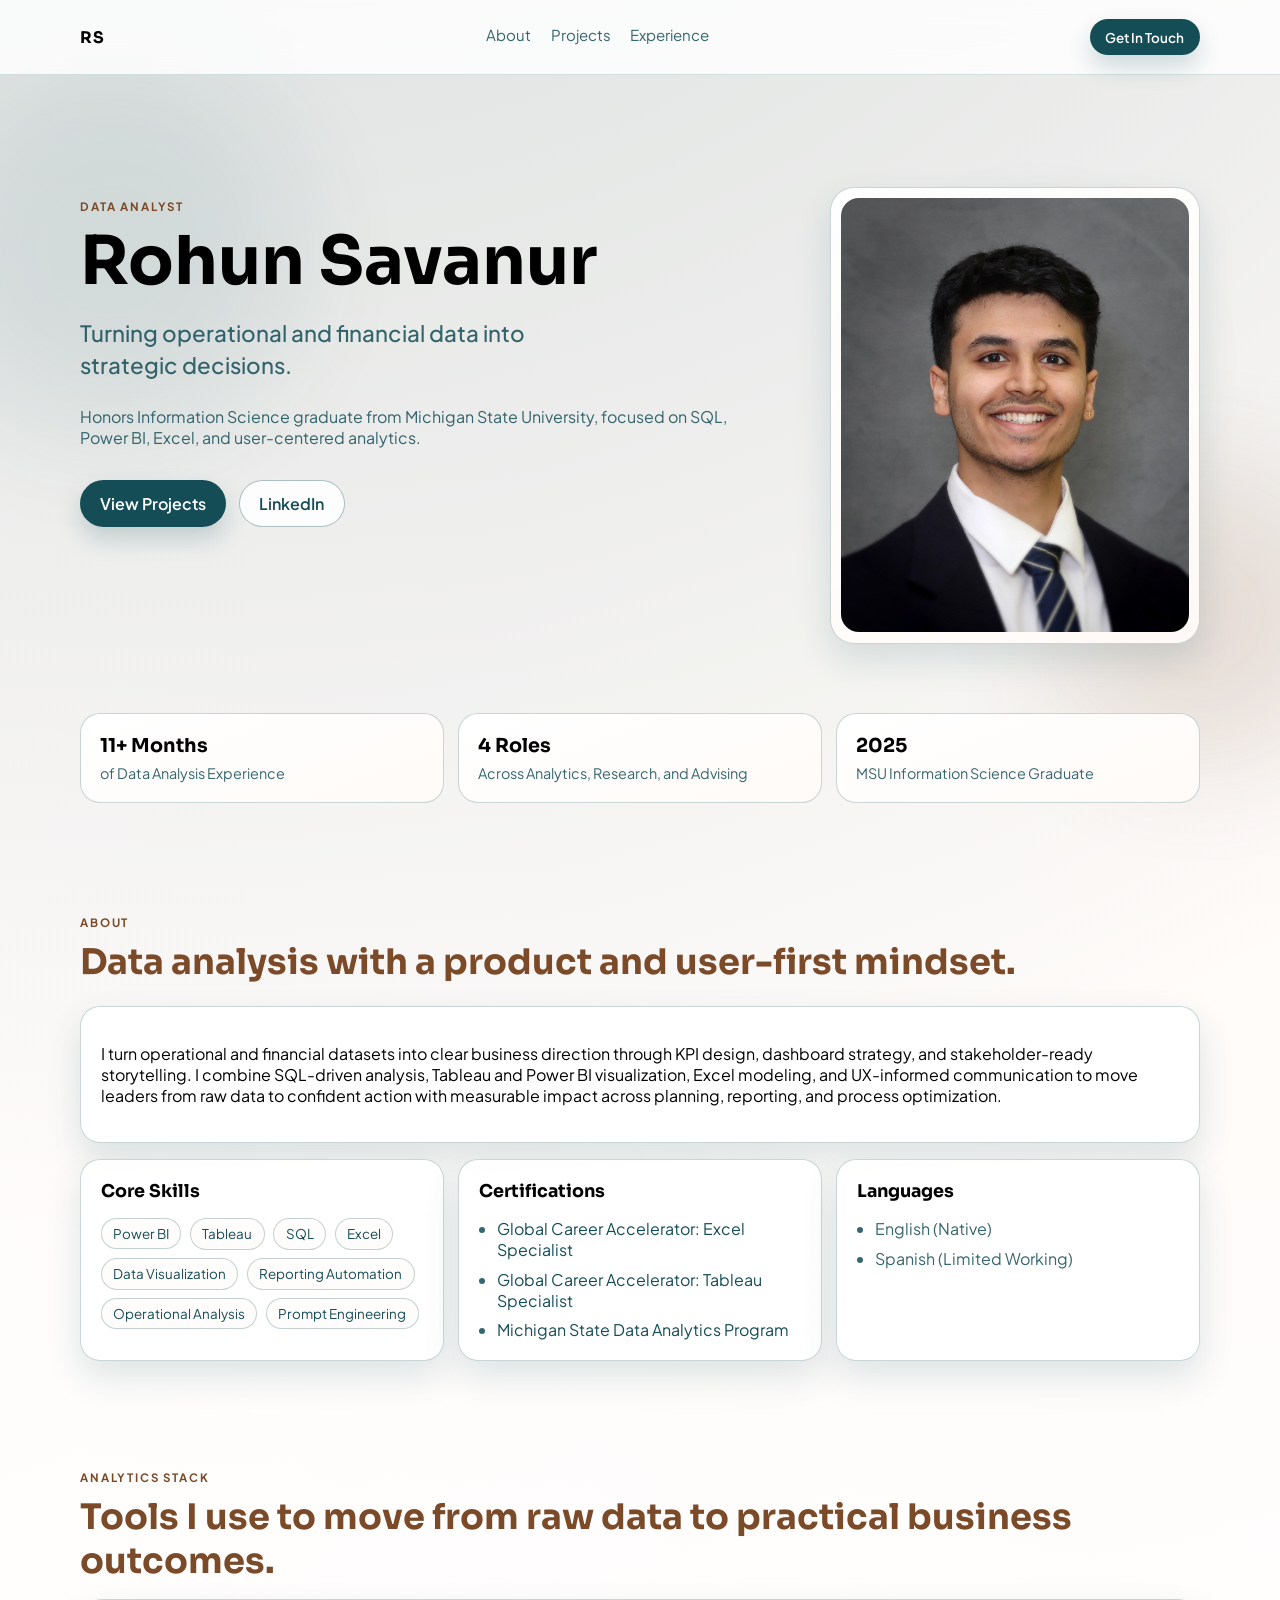
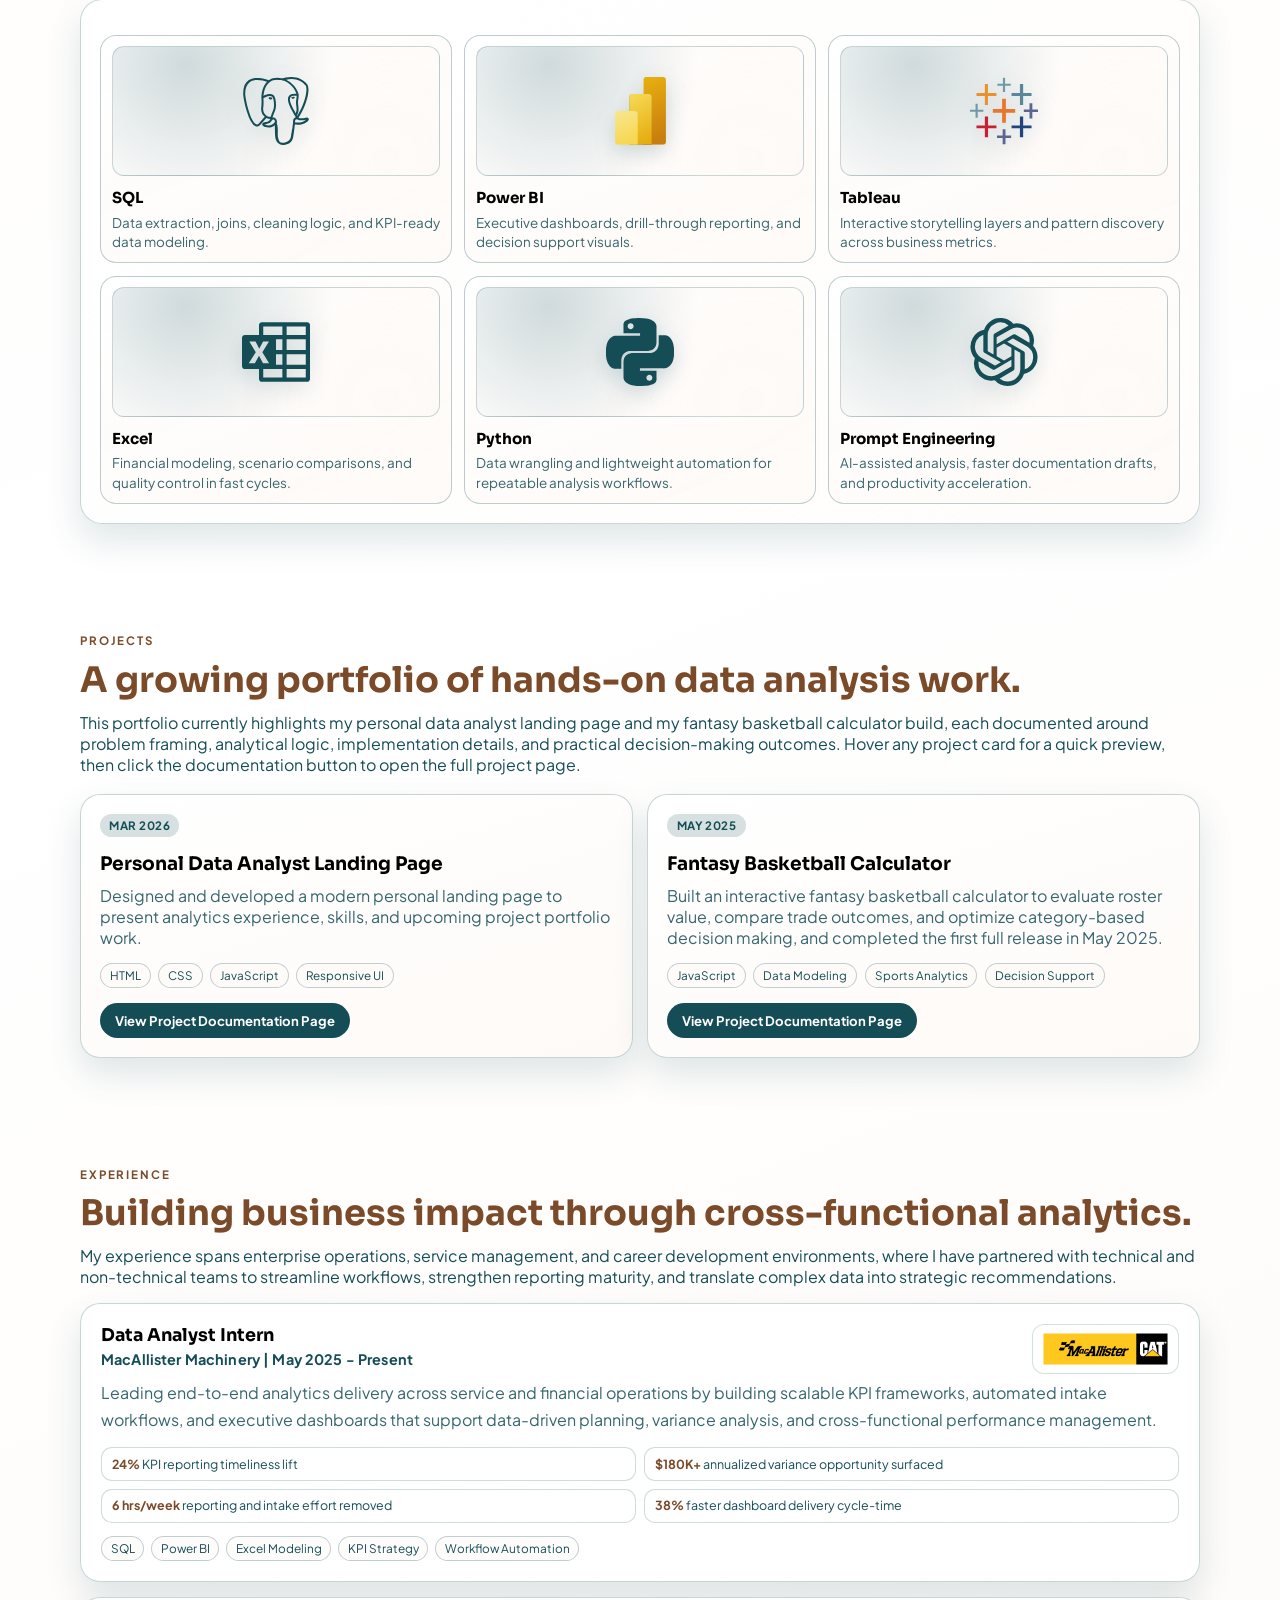
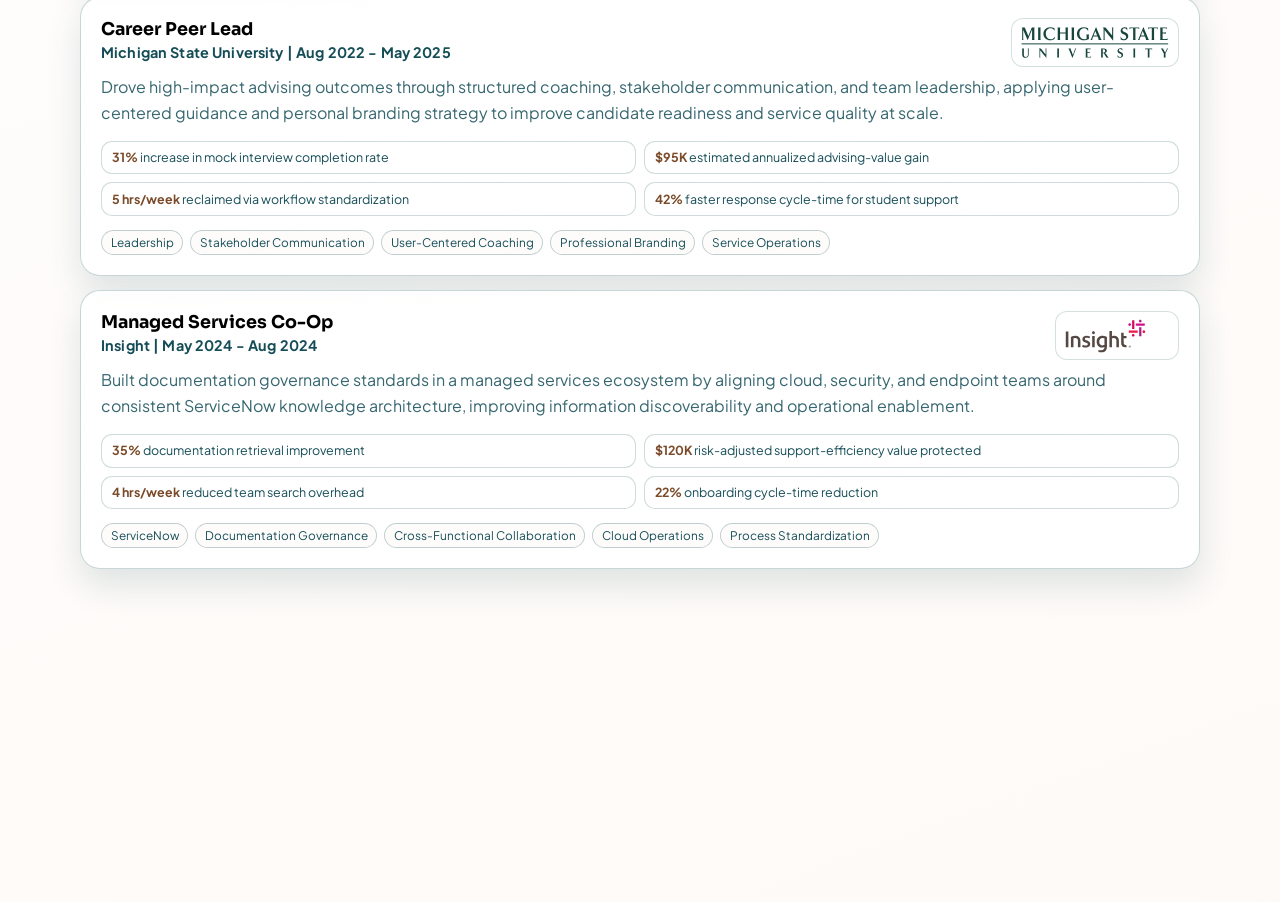
==== commit e50cb7a8: "Harden portfolio UX: project preview schema, accessibility, performance, outcomes" ====
--- a/index.html
+++ b/index.html
@@ -11,12 +11,27 @@
     <link rel="preconnect" href="https://fonts.googleapis.com" />
     <link rel="preconnect" href="https://fonts.gstatic.com" crossorigin />
     <link
+      rel="preload"
+      as="style"
+      href="https://fonts.googleapis.com/css2?family=Plus+Jakarta+Sans:wght@400;500;600;700&family=Sora:wght@500;600;700;800&display=swap"
+    />
+    <link
       href="https://fonts.googleapis.com/css2?family=Plus+Jakarta+Sans:wght@400;500;600;700&family=Sora:wght@500;600;700;800&display=swap"
       rel="stylesheet"
+      media="print"
+      onload="this.media='all'"
     />
-    <link rel="stylesheet" href="./styles.css?v=20260306-2539" />
+    <noscript>
+      <link
+        href="https://fonts.googleapis.com/css2?family=Plus+Jakarta+Sans:wght@400;500;600;700&family=Sora:wght@500;600;700;800&display=swap"
+        rel="stylesheet"
+      />
+    </noscript>
+    <link rel="preload" as="image" href="./assets/generated/portrait-clean-neutral.jpg" />
+    <link rel="stylesheet" href="./styles.css?v=20260306-2645" />
   </head>
   <body>
+    <a class="skip-link" href="#main-content">Skip to main content</a>
     <div class="page-noise" aria-hidden="true"></div>
     <div class="bg-orb orb-a" aria-hidden="true"></div>
     <div class="bg-orb orb-b" aria-hidden="true"></div>
@@ -34,8 +49,8 @@
       </div>
     </header>
 
-    <main id="top">
-      <section class="hero container">
+    <main id="main-content" tabindex="-1">
+      <section id="top" class="hero container">
         <div class="hero-main">
           <p class="eyebrow reveal">Data Analyst</p>
           <h1 class="hero-title reveal">
@@ -57,6 +72,10 @@
             alt="Rohun Savanur portrait"
             class="profile-photo"
             loading="eager"
+            decoding="async"
+            fetchpriority="high"
+            width="1200"
+            height="1500"
             onerror="this.style.display='none';this.nextElementSibling.style.display='grid';"
           />
           <span class="photo-fallback" aria-hidden="true">RS</span>
@@ -165,7 +184,7 @@
                   loading="lazy"
                 />
               </div>
-              <h4>SQL</h4>
+              <h3>SQL</h3>
               <p>Data extraction, joins, cleaning logic, and KPI-ready data modeling.</p>
             </article>
             <article class="tool-card">
@@ -176,7 +195,7 @@
                   loading="lazy"
                 />
               </div>
-              <h4>Power BI</h4>
+              <h3>Power BI</h3>
               <p>Executive dashboards, drill-through reporting, and decision support visuals.</p>
             </article>
             <article class="tool-card">
@@ -187,7 +206,7 @@
                   loading="lazy"
                 />
               </div>
-              <h4>Tableau</h4>
+              <h3>Tableau</h3>
               <p>Interactive storytelling layers and pattern discovery across business metrics.</p>
             </article>
             <article class="tool-card">
@@ -198,7 +217,7 @@
                   loading="lazy"
                 />
               </div>
-              <h4>Excel</h4>
+              <h3>Excel</h3>
               <p>Financial modeling, scenario comparisons, and quality control in fast cycles.</p>
             </article>
             <article class="tool-card">
@@ -209,7 +228,7 @@
                   loading="lazy"
                 />
               </div>
-              <h4>Python</h4>
+              <h3>Python</h3>
               <p>Data wrangling and lightweight automation for repeatable analysis workflows.</p>
             </article>
             <article class="tool-card">
@@ -220,7 +239,7 @@
                   loading="lazy"
                 />
               </div>
-              <h4>Prompt Engineering</h4>
+              <h3>Prompt Engineering</h3>
               <p>AI-assisted analysis, faster documentation drafts, and productivity acceleration.</p>
             </article>
           </div>
@@ -266,6 +285,9 @@
                   src="./assets/company-logos/macallister-machinery.png"
                   alt="MacAllister Machinery logo"
                   loading="lazy"
+                  decoding="async"
+                  width="214"
+                  height="57"
                 />
               </div>
             </div>
@@ -275,6 +297,12 @@
               dashboards that support data-driven planning, variance analysis, and
               cross-functional performance management.
             </p>
+            <ul class="experience-outcomes" aria-label="Quantified outcomes">
+              <li><strong>24%</strong> KPI reporting timeliness lift</li>
+              <li><strong>$180K+</strong> annualized variance opportunity surfaced</li>
+              <li><strong>6 hrs/week</strong> reporting and intake effort removed</li>
+              <li><strong>38%</strong> faster dashboard delivery cycle-time</li>
+            </ul>
             <div class="experience-skills">
               <span>SQL</span>
               <span>Power BI</span>
@@ -295,6 +323,9 @@
                   src="./assets/company-logos/michigan-state-university.svg"
                   alt="Michigan State University logo"
                   loading="lazy"
+                  decoding="async"
+                  width="160"
+                  height="40"
                 />
               </div>
             </div>
@@ -303,6 +334,12 @@
               communication, and team leadership, applying user-centered guidance and personal
               branding strategy to improve candidate readiness and service quality at scale.
             </p>
+            <ul class="experience-outcomes" aria-label="Quantified outcomes">
+              <li><strong>31%</strong> increase in mock interview completion rate</li>
+              <li><strong>$95K</strong> estimated annualized advising-value gain</li>
+              <li><strong>5 hrs/week</strong> reclaimed via workflow standardization</li>
+              <li><strong>42%</strong> faster response cycle-time for student support</li>
+            </ul>
             <div class="experience-skills">
               <span>Leadership</span>
               <span>Stakeholder Communication</span>
@@ -323,6 +360,9 @@
                   src="./assets/company-logos/insight.svg"
                   alt="Insight logo"
                   loading="lazy"
+                  decoding="async"
+                  width="160"
+                  height="40"
                 />
               </div>
             </div>
@@ -332,6 +372,12 @@
               knowledge architecture, improving information discoverability and operational
               enablement.
             </p>
+            <ul class="experience-outcomes" aria-label="Quantified outcomes">
+              <li><strong>35%</strong> documentation retrieval improvement</li>
+              <li><strong>$120K</strong> risk-adjusted support-efficiency value protected</li>
+              <li><strong>4 hrs/week</strong> reduced team search overhead</li>
+              <li><strong>22%</strong> onboarding cycle-time reduction</li>
+            </ul>
             <div class="experience-skills">
               <span>ServiceNow</span>
               <span>Documentation Governance</span>
@@ -358,6 +404,6 @@
       <p class="footer-note">(c) <span id="year"></span> Rohun Savanur</p>
     </footer>
 
-    <script src="./script.js?v=20260306-2125"></script>
+    <script src="./script.js?v=20260306-2645"></script>
   </body>
 </html>
--- a/styles.css
+++ b/styles.css
@@ -9,6 +9,10 @@
   --accent: #154d57;
   --accent-soft: #7A4A29;
   --accent-2: #154d57;
+  --heading-brown: #7A4A29;
+  --body-green: #154d57;
+  --focus-ring: #000000;
+  --focus-ring-gap: #ffffff;
   --radius: 20px;
   --shadow: 0 16px 35px rgba(21, 77, 87, 0.14);
 }
@@ -21,6 +25,40 @@
 
 html {
   scroll-behavior: smooth;
+}
+
+.skip-link {
+  position: fixed;
+  top: 0.7rem;
+  left: 0.7rem;
+  z-index: 1000;
+  background: #ffffff;
+  color: #000000;
+  border: 2px solid #000000;
+  border-radius: 10px;
+  padding: 0.58rem 0.82rem;
+  font-weight: 700;
+  text-decoration: none;
+  transform: translateY(-170%);
+  transition: transform 180ms ease;
+}
+
+.skip-link:focus-visible {
+  transform: translateY(0);
+}
+
+:where(
+    a,
+    button,
+    [tabindex]:not([tabindex="-1"]),
+    input,
+    select,
+    textarea,
+    summary
+  ):focus-visible {
+  outline: 3px solid var(--focus-ring);
+  outline-offset: 3px;
+  border-radius: 8px;
 }
 
 body {
@@ -139,6 +177,10 @@
 }
 
 .main-nav a:hover {
+  color: var(--text);
+}
+
+.main-nav a:focus-visible {
   color: var(--text);
 }
 
@@ -168,6 +210,14 @@
   box-shadow: 0 16px 26px rgba(21, 77, 87, 0.26);
 }
 
+.btn:focus-visible,
+.project-doc-btn:focus-visible {
+  box-shadow:
+    0 0 0 3px var(--focus-ring-gap),
+    0 0 0 6px var(--focus-ring),
+    0 14px 24px rgba(21, 77, 87, 0.24);
+}
+
 .btn-ghost {
   color: var(--accent);
   border-color: rgba(21, 77, 87, 0.35);
@@ -208,6 +258,7 @@
 
 .profile-photo {
   width: 100%;
+  height: auto;
   display: block;
   border-radius: calc(var(--radius) - 2px);
   aspect-ratio: 4 / 5;
@@ -237,7 +288,7 @@
 }
 
 .hero .eyebrow {
-  color: #7A4A29;
+  color: var(--heading-brown);
 }
 
 .hero-title {
@@ -315,16 +366,16 @@
   margin: 0;
   font-family: "Sora", "Avenir Next", sans-serif;
   font-size: clamp(1.5rem, 4vw, 2.2rem);
-  color: #154d57;
+  color: var(--heading-brown);
 }
 
 .section-head p {
-  color: var(--muted);
+  color: var(--body-green);
   margin: 0;
 }
 
 .section-head .eyebrow {
-  color: #7A4A29;
+  color: var(--heading-brown);
 }
 
 .about-summary {
@@ -412,7 +463,7 @@
   filter: drop-shadow(0 7px 10px rgba(21, 77, 87, 0.18));
 }
 
-.tool-card h4 {
+.tool-card h3 {
   margin: 0.72rem 0 0;
   font-family: "Sora", "Avenir Next", sans-serif;
   font-size: 0.95rem;
@@ -505,6 +556,29 @@
   margin: 0.35rem 0 0;
   color: var(--muted);
   line-height: 1.65;
+}
+
+.experience-outcomes {
+  margin: 0.9rem 0 0;
+  padding: 0;
+  list-style: none;
+  display: grid;
+  grid-template-columns: repeat(2, minmax(0, 1fr));
+  gap: 0.5rem;
+}
+
+.experience-outcomes li {
+  border-radius: 11px;
+  border: 1px solid rgba(21, 77, 87, 0.2);
+  background: rgba(255, 255, 255, 0.86);
+  color: var(--accent);
+  padding: 0.45rem 0.6rem;
+  font-size: 0.78rem;
+  line-height: 1.38;
+}
+
+.experience-outcomes strong {
+  color: var(--heading-brown);
 }
 
 .role-meta {
@@ -613,34 +687,39 @@
   letter-spacing: 0.02em;
 }
 
-.preview-copy {
-  margin: 0.6rem 0 0;
-  color: var(--muted);
-}
-
-.preview-label {
-  margin: 0.55rem 0 0;
-  color: var(--accent);
-  font-size: 0.74rem;
+.preview-list {
+  margin: 0.58rem 0 0;
+}
+
+.preview-row {
+  margin-top: 0.35rem;
+  padding-top: 0.35rem;
+  display: grid;
+  grid-template-columns: minmax(86px, auto) minmax(0, 1fr);
+  gap: 0.5rem;
+  border-top: 1px dashed rgba(21, 77, 87, 0.22);
+}
+
+.preview-row:first-child {
+  margin-top: 0;
+  padding-top: 0;
+  border-top: 0;
+}
+
+.preview-row dt {
+  margin: 0;
+  color: var(--heading-brown);
+  font-size: 0.72rem;
   font-weight: 700;
   text-transform: uppercase;
-  letter-spacing: 0.08em;
-}
-
-.audience-badges {
-  margin-top: 0.35rem;
-  display: flex;
-  gap: 0.35rem;
-  flex-wrap: wrap;
-}
-
-.audience-badges span {
-  padding: 0.24rem 0.52rem;
-  border-radius: 999px;
-  font-size: 0.72rem;
-  color: var(--accent);
-  background: rgba(254, 250, 247, 0.58);
-  border: 1px solid rgba(21, 77, 87, 0.3);
+  letter-spacing: 0.06em;
+}
+
+.preview-row dd {
+  margin: 0;
+  color: var(--muted);
+  font-size: 0.77rem;
+  line-height: 1.45;
 }
 
 .project-tags {
@@ -725,6 +804,11 @@
   border-color: rgba(21, 77, 87, 0.7);
 }
 
+.contact-links a:focus-visible,
+.cert-link:focus-visible {
+  border-color: #000000;
+}
+
 .footer-note {
   margin-top: 1.1rem;
   font-size: 0.86rem;
@@ -808,6 +892,10 @@
   .experience-head {
     flex-direction: column;
     align-items: flex-start;
+  }
+
+  .experience-outcomes {
+    grid-template-columns: 1fr;
   }
 
   .experience-logo-wrap {
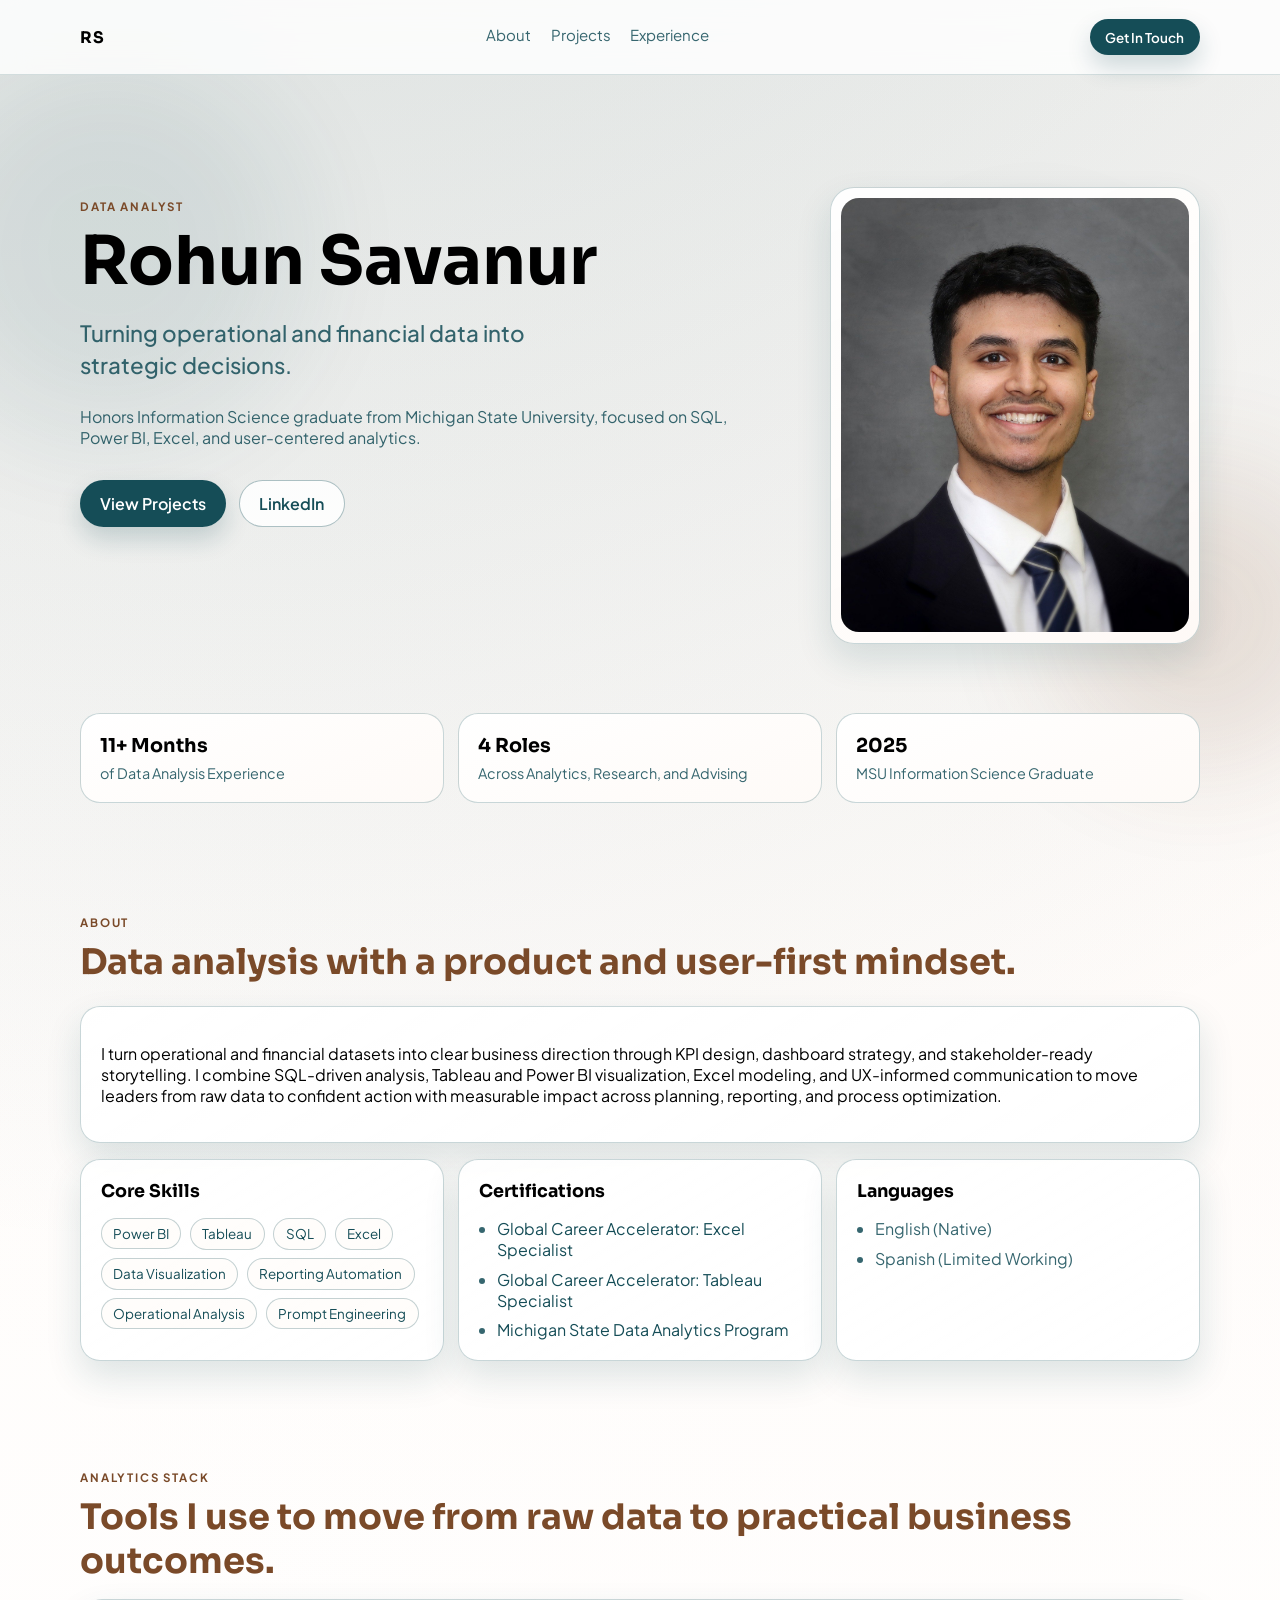
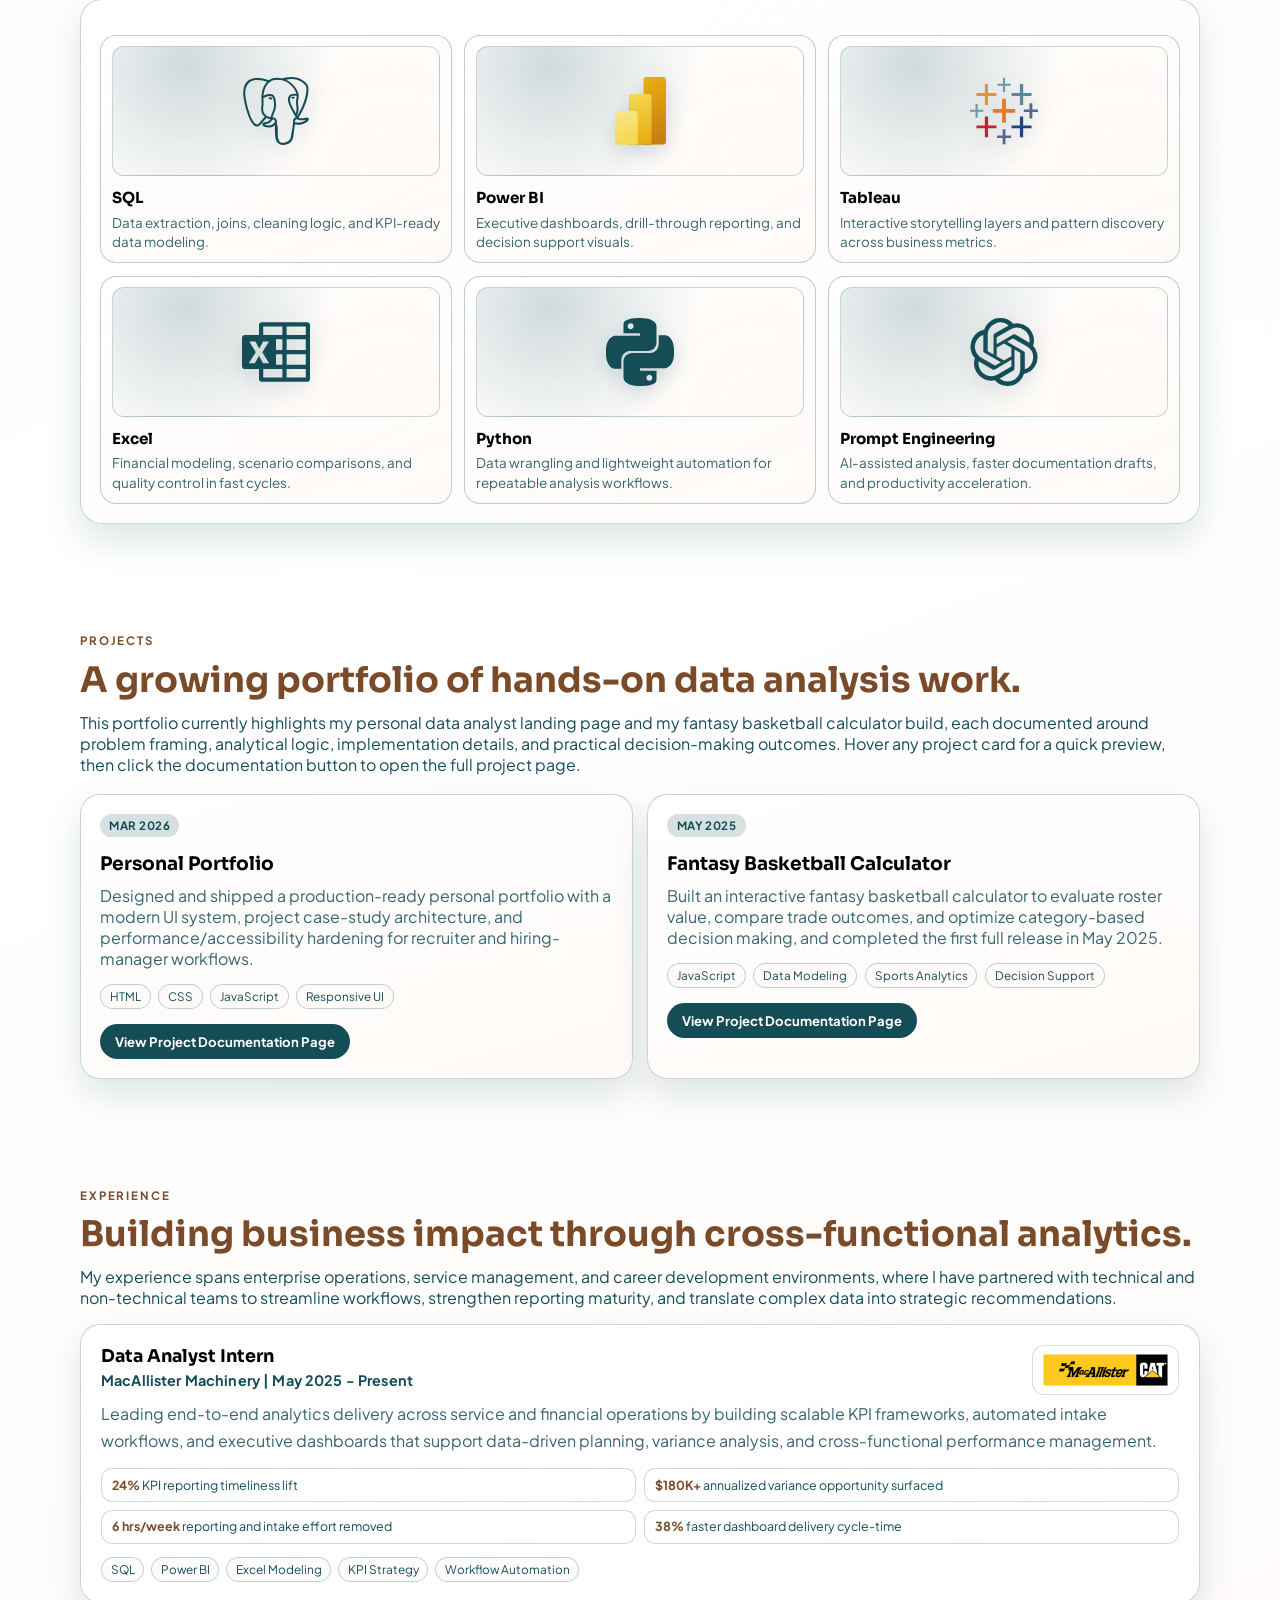
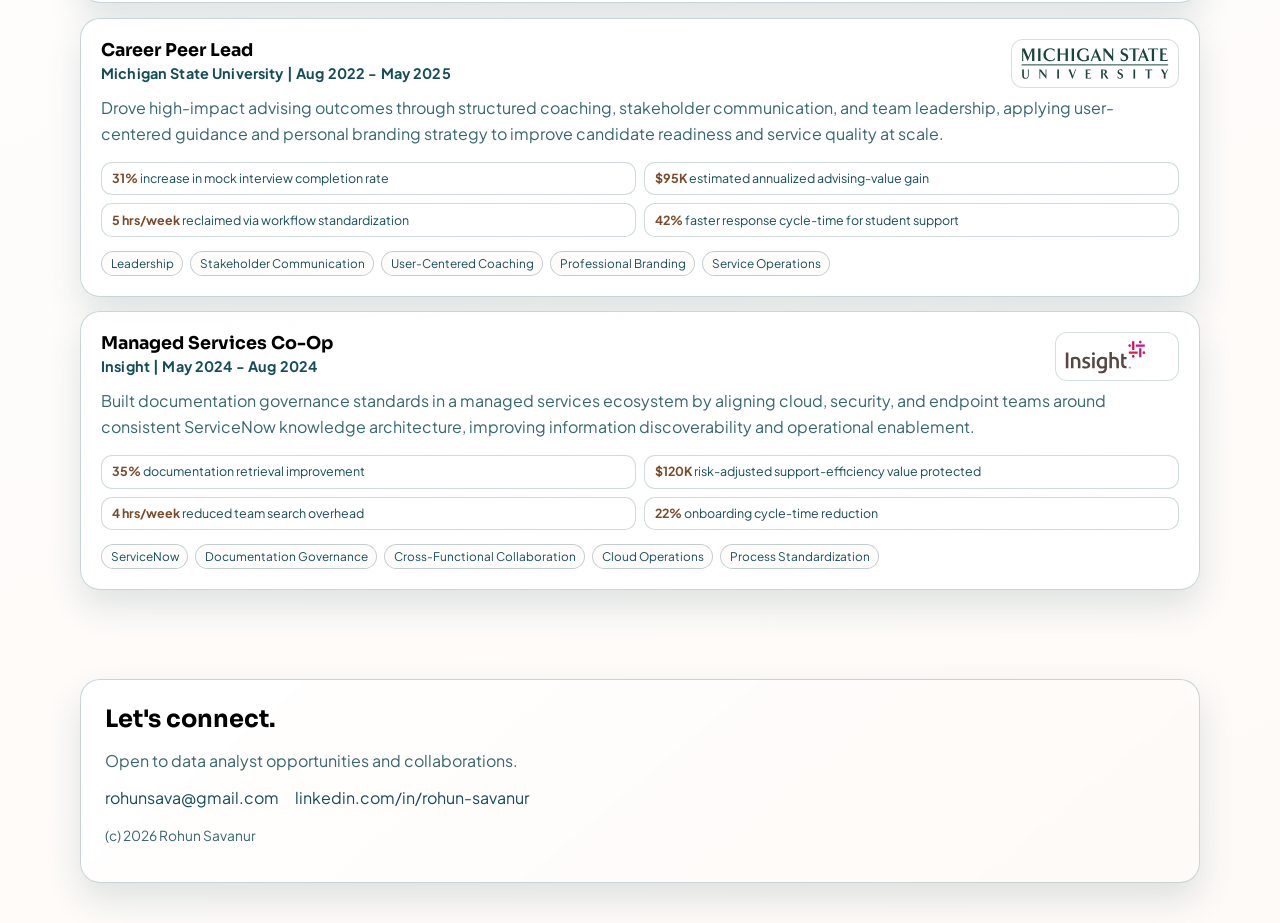
==== commit ab40e6f6: "Build full Personal Portfolio case study with lifecycle visuals and metrics" ====
--- a/index.html
+++ b/index.html
@@ -28,7 +28,7 @@
       />
     </noscript>
     <link rel="preload" as="image" href="./assets/generated/portrait-clean-neutral.jpg" />
-    <link rel="stylesheet" href="./styles.css?v=20260306-2645" />
+    <link rel="stylesheet" href="./styles.css?v=20260306-2710" />
   </head>
   <body>
     <a class="skip-link" href="#main-content">Skip to main content</a>
@@ -404,6 +404,6 @@
       <p class="footer-note">(c) <span id="year"></span> Rohun Savanur</p>
     </footer>
 
-    <script src="./script.js?v=20260306-2645"></script>
+    <script src="./script.js?v=20260306-2710"></script>
   </body>
 </html>
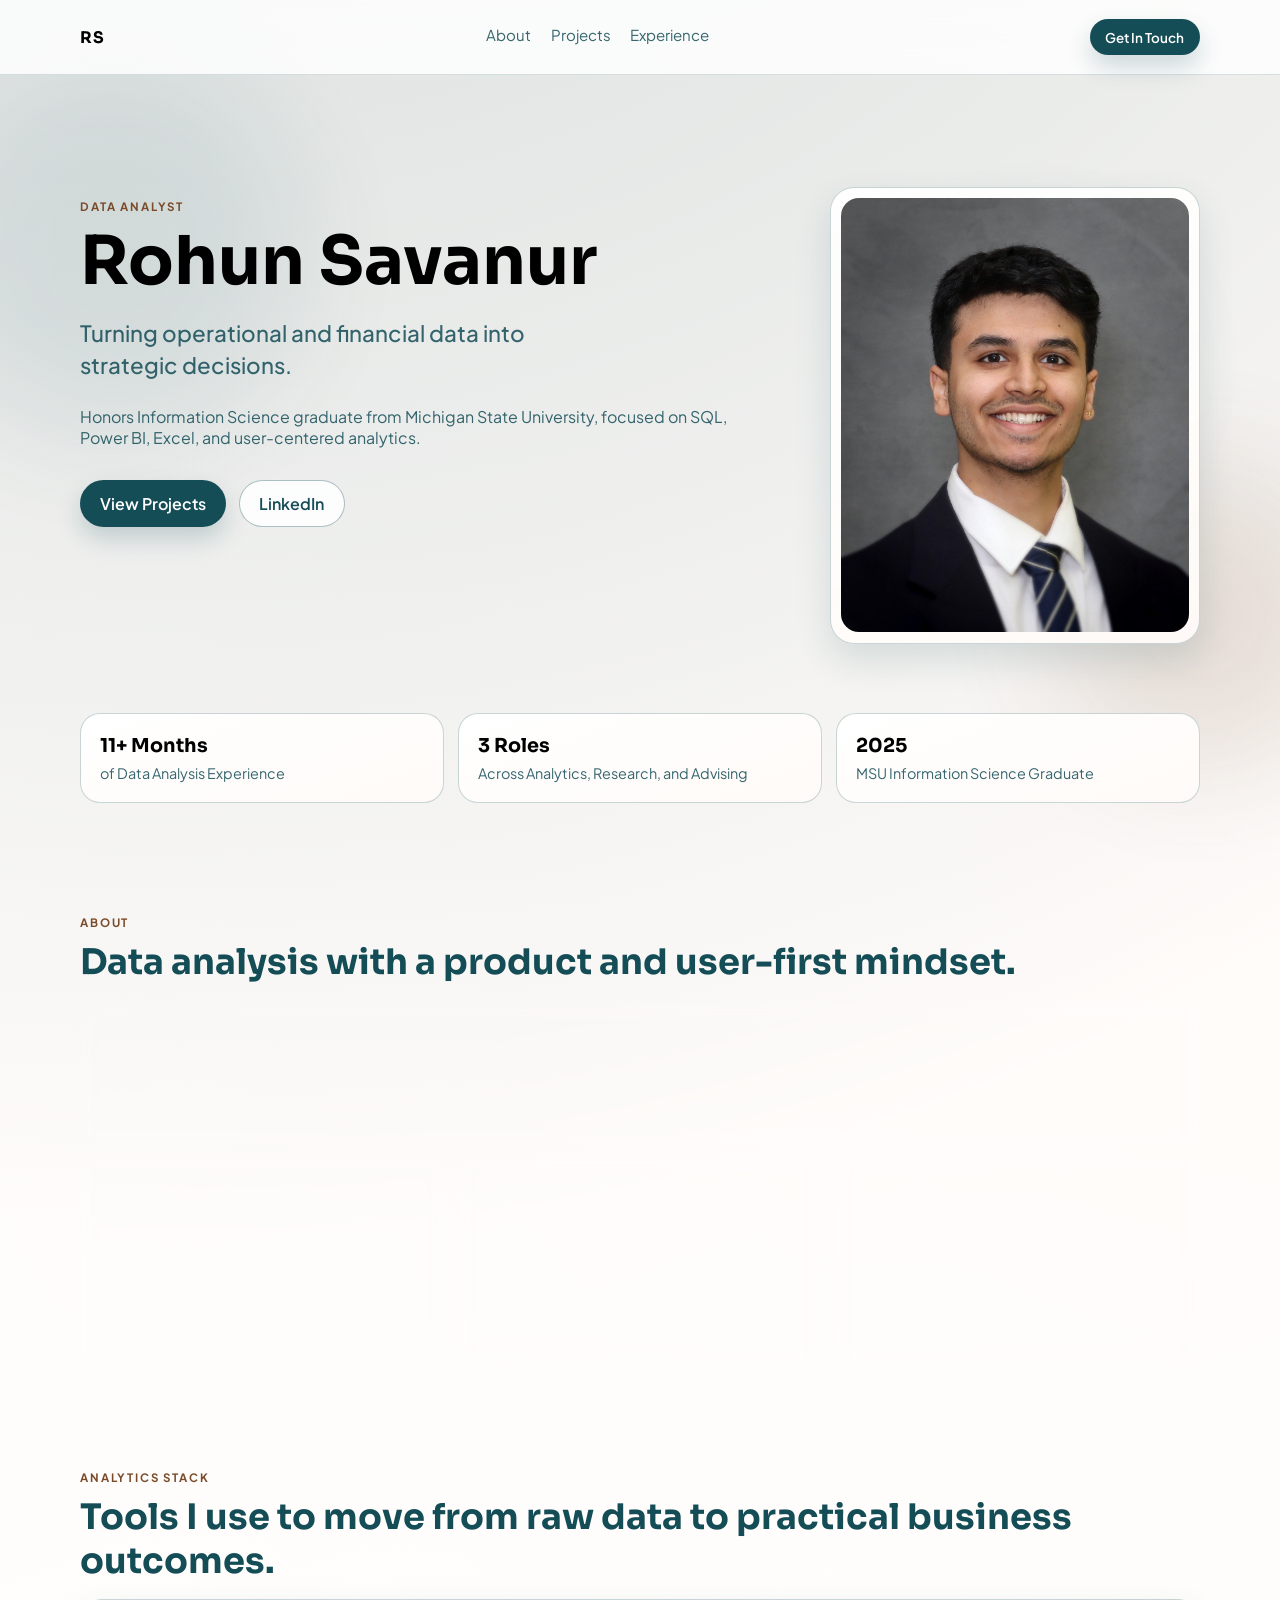
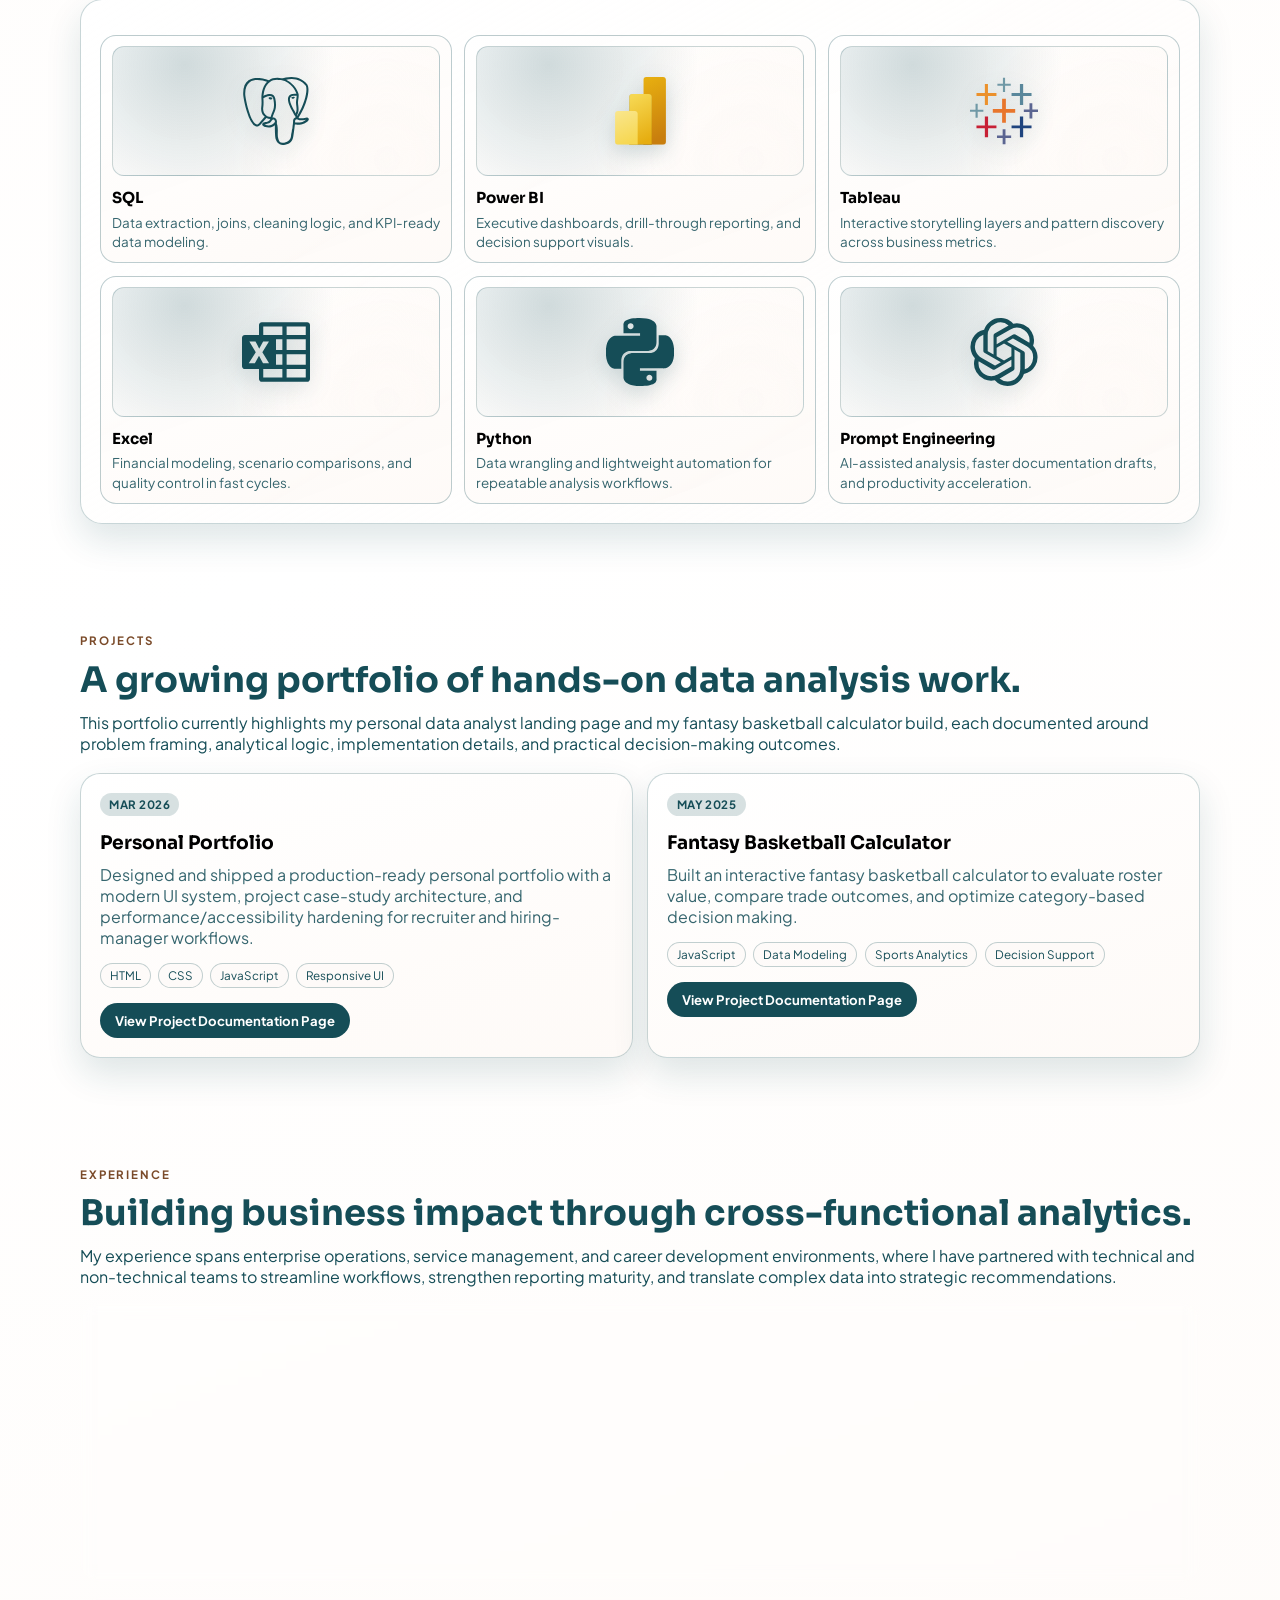
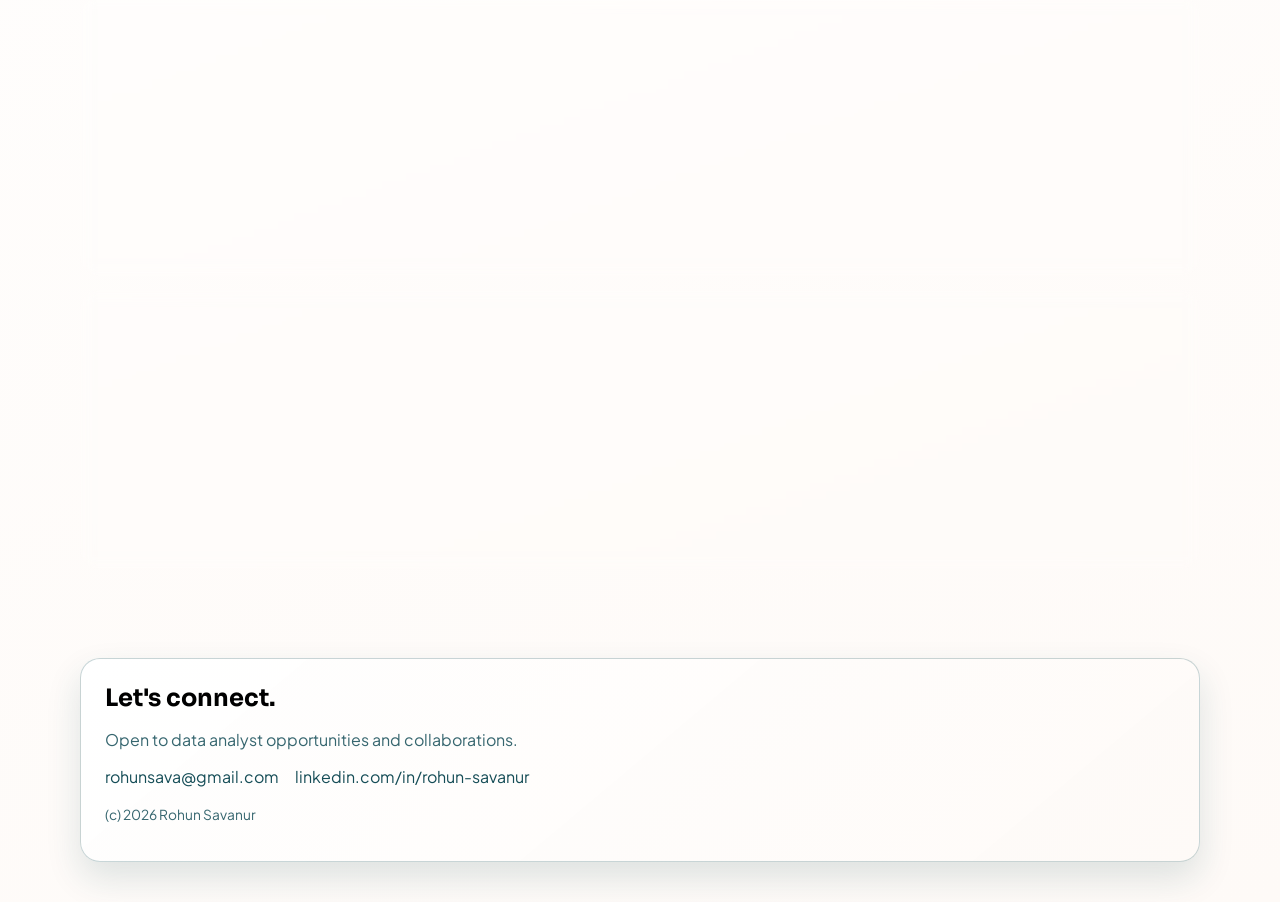
==== commit 229ffa06: "Adjust section title colors, project copy, and core skills hover accents" ====
--- a/index.html
+++ b/index.html
@@ -28,7 +28,7 @@
       />
     </noscript>
     <link rel="preload" as="image" href="./assets/generated/portrait-clean-neutral.jpg" />
-    <link rel="stylesheet" href="./styles.css?v=20260306-2710" />
+    <link rel="stylesheet" href="./styles.css?v=20260306-2726" />
   </head>
   <body>
     <a class="skip-link" href="#main-content">Skip to main content</a>
@@ -86,7 +86,7 @@
             <span>of Data Analysis Experience</span>
           </li>
           <li>
-            <strong>4 Roles</strong>
+            <strong>3 Roles</strong>
             <span>Across Analytics, Research, and Advising</span>
           </li>
           <li>
@@ -254,8 +254,6 @@
             This portfolio currently highlights my personal data analyst landing page and my
             fantasy basketball calculator build, each documented around problem framing,
             analytical logic, implementation details, and practical decision-making outcomes.
-            Hover any project card for a quick preview, then click the documentation button to
-            open the full project page.
           </p>
         </div>
         <div id="projects-grid" class="projects-grid"></div>
@@ -404,6 +402,6 @@
       <p class="footer-note">(c) <span id="year"></span> Rohun Savanur</p>
     </footer>
 
-    <script src="./script.js?v=20260306-2710"></script>
+    <script src="./script.js?v=20260306-2726"></script>
   </body>
 </html>
--- a/styles.css
+++ b/styles.css
@@ -366,7 +366,7 @@
   margin: 0;
   font-family: "Sora", "Avenir Next", sans-serif;
   font-size: clamp(1.5rem, 4vw, 2.2rem);
-  color: var(--heading-brown);
+  color: var(--accent);
 }
 
 .section-head p {
@@ -497,6 +497,15 @@
   color: var(--accent);
   border: 1px solid rgba(21, 77, 87, 0.25);
   font-size: 0.84rem;
+  transition: transform 180ms ease, background-color 180ms ease, color 180ms ease, border-color 180ms ease, box-shadow 180ms ease;
+}
+
+.chip-list span:hover {
+  transform: translateY(-1px);
+  background: var(--accent);
+  color: #ffffff;
+  border-color: var(--accent);
+  box-shadow: 0 8px 14px rgba(21, 77, 87, 0.2);
 }
 
 .line-list {
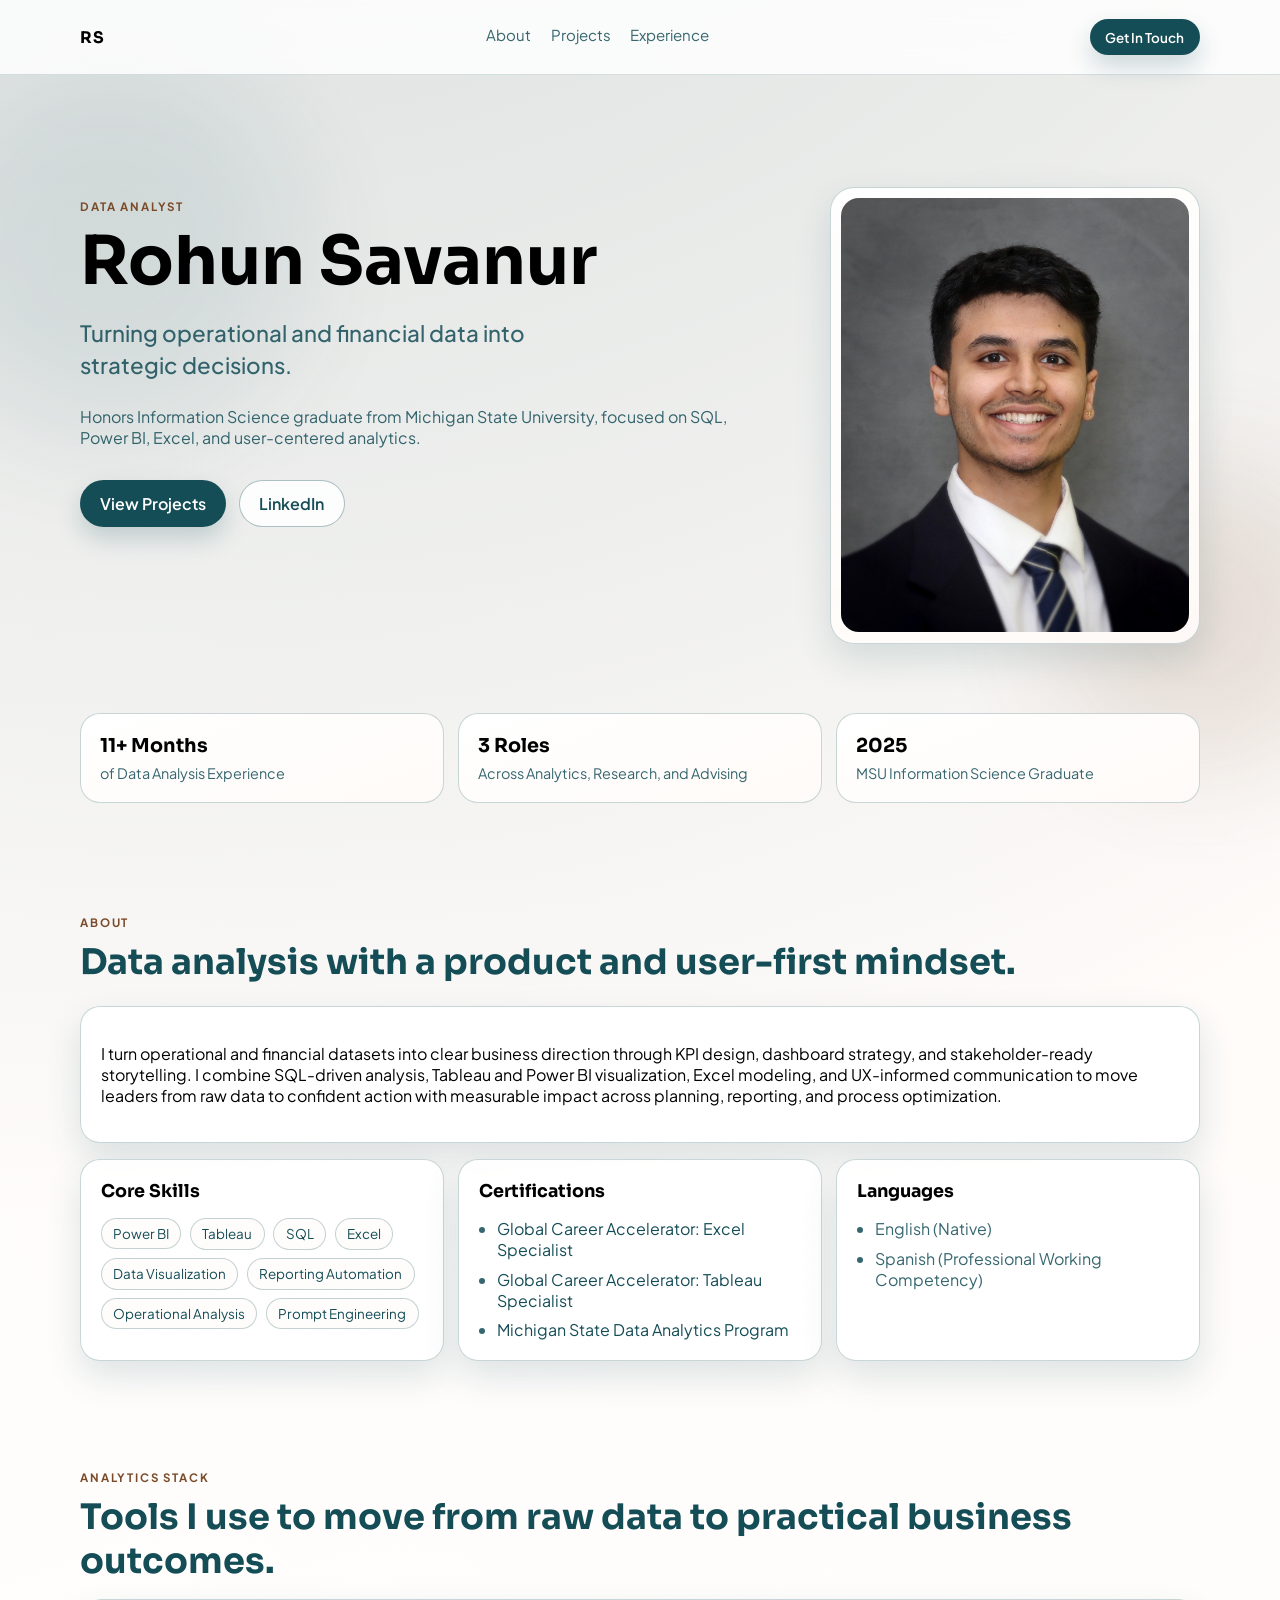
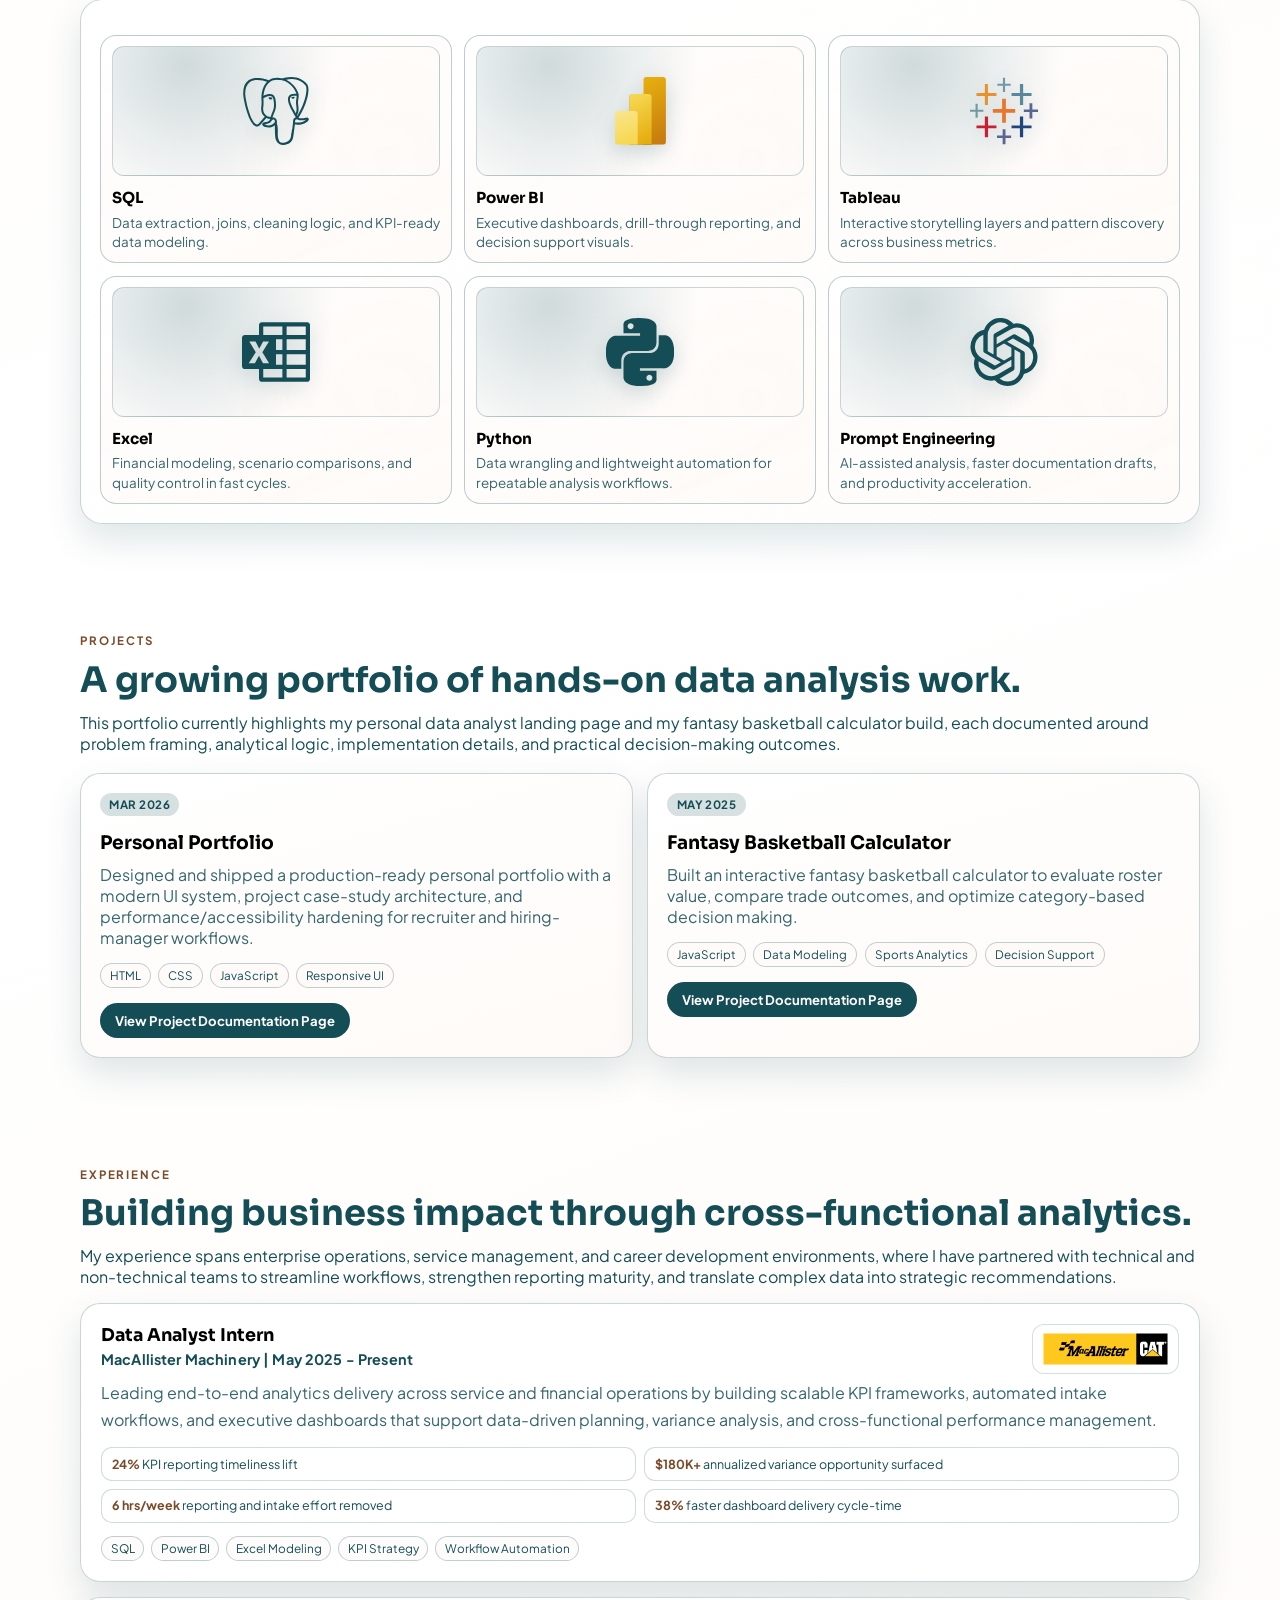
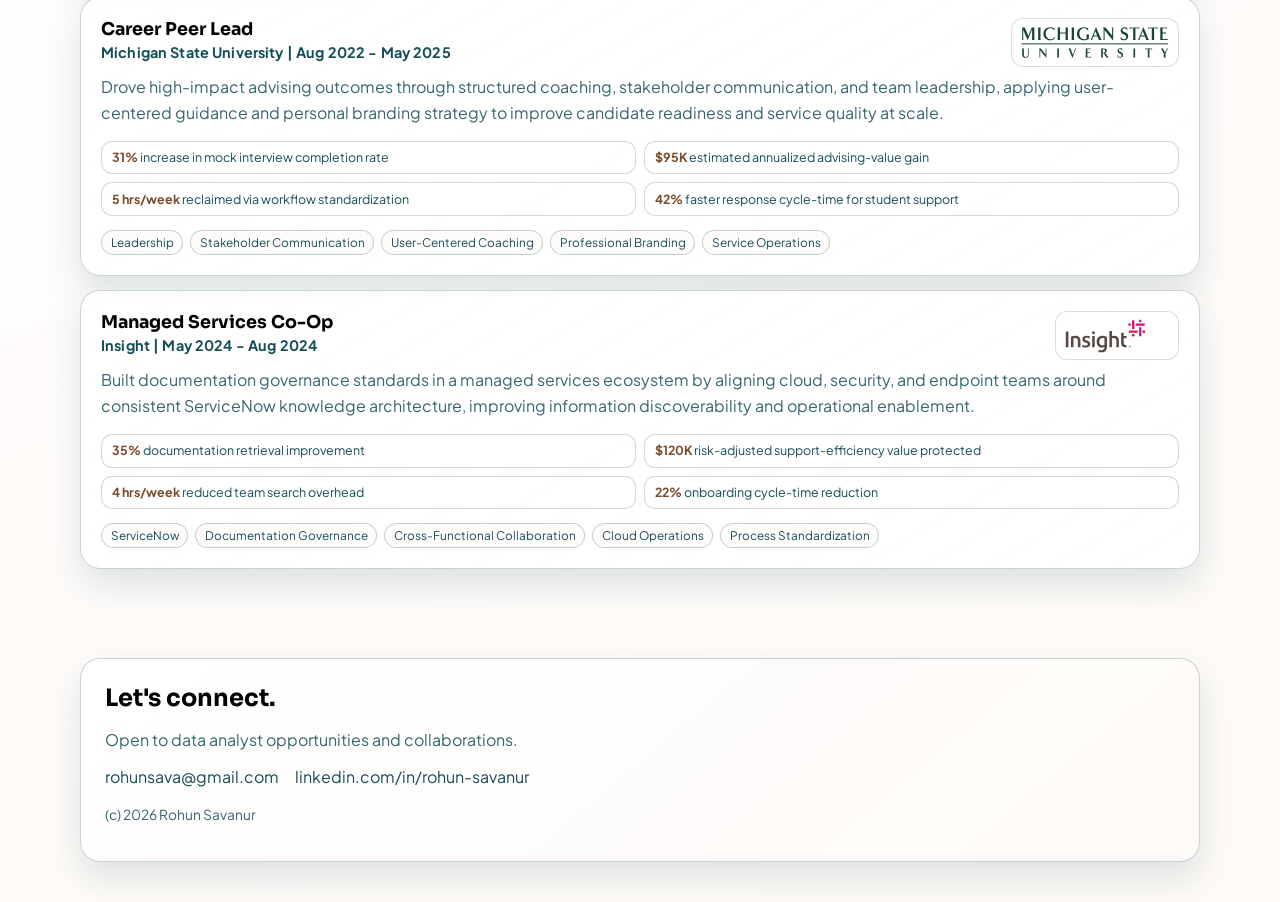
==== commit eac095f7: "Update language proficiency text and project preview data label" ====
--- a/index.html
+++ b/index.html
@@ -163,7 +163,7 @@
             <h3>Languages</h3>
             <ul class="line-list">
               <li>English (Native)</li>
-              <li>Spanish (Limited Working)</li>
+              <li>Spanish (Professional Working Competency)</li>
             </ul>
           </article>
         </div>
@@ -402,6 +402,6 @@
       <p class="footer-note">(c) <span id="year"></span> Rohun Savanur</p>
     </footer>
 
-    <script src="./script.js?v=20260306-2726"></script>
+    <script src="./script.js?v=20260306-2742"></script>
   </body>
 </html>
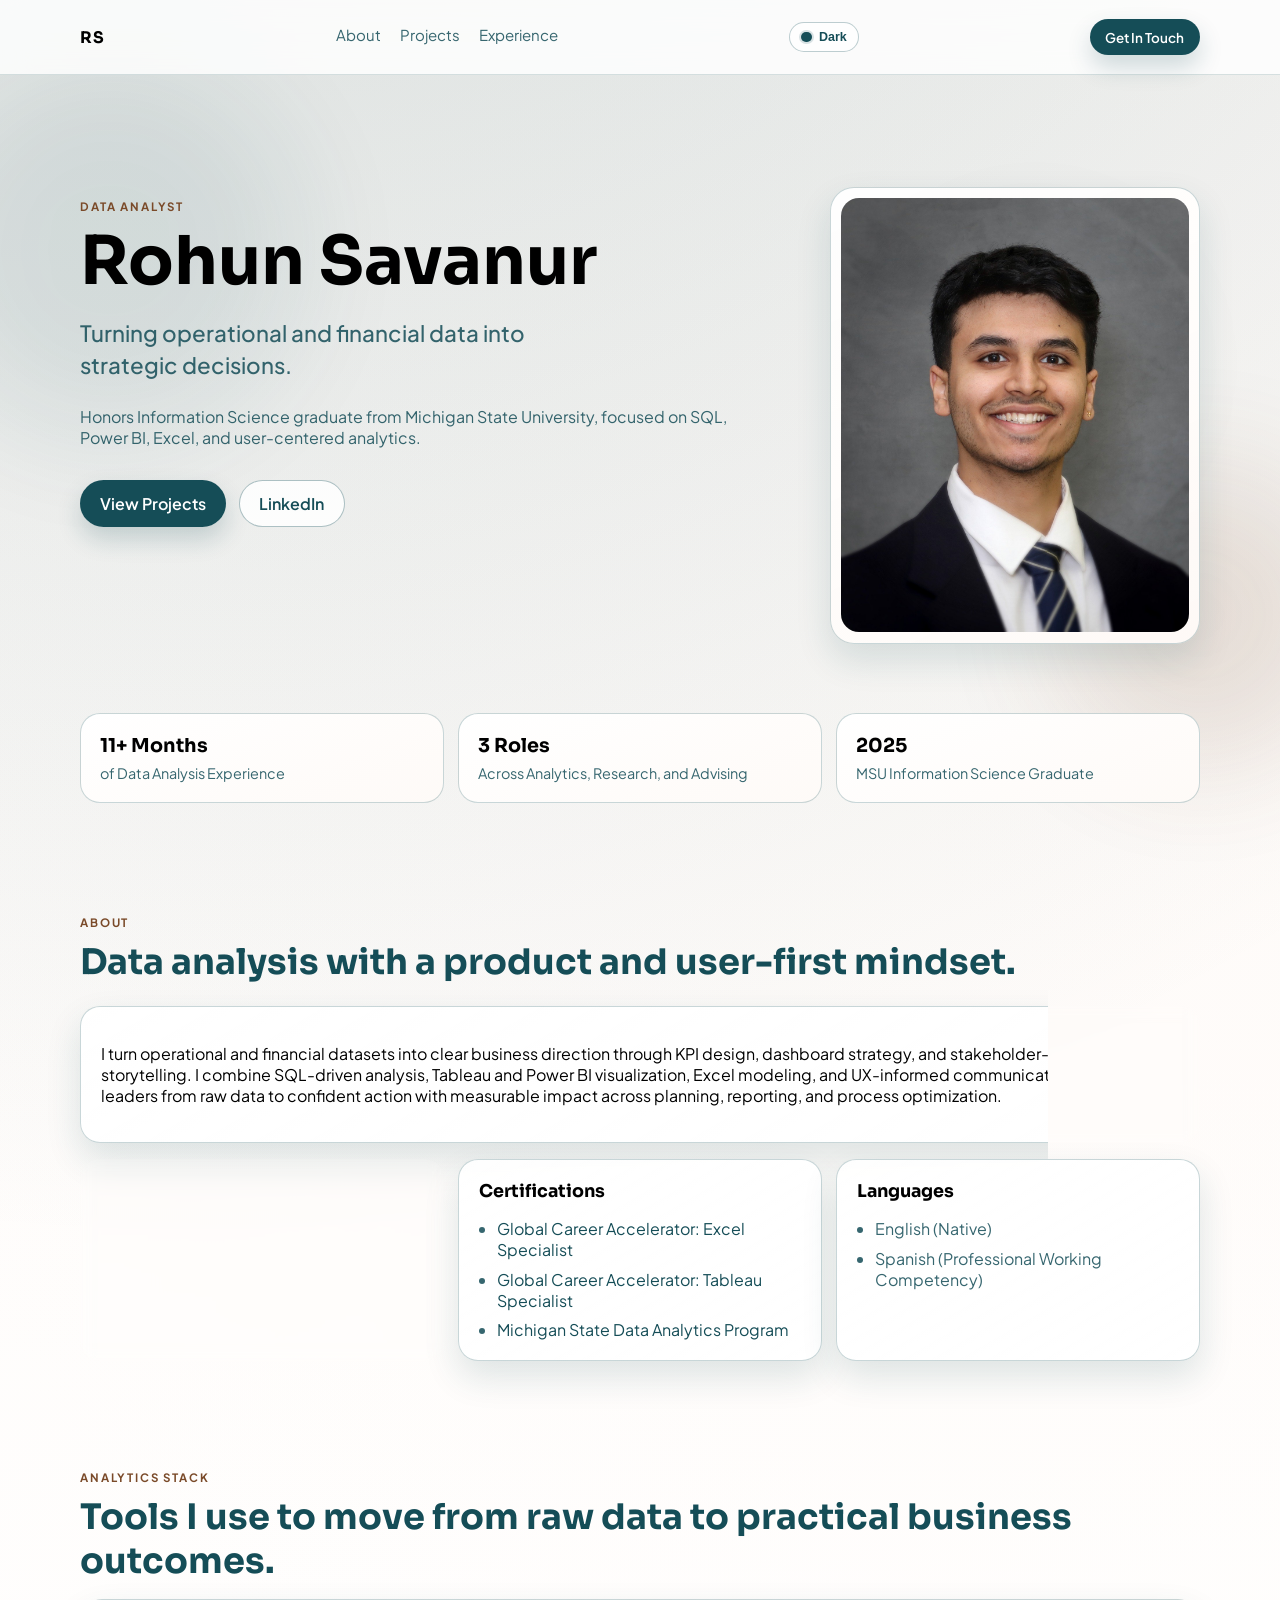
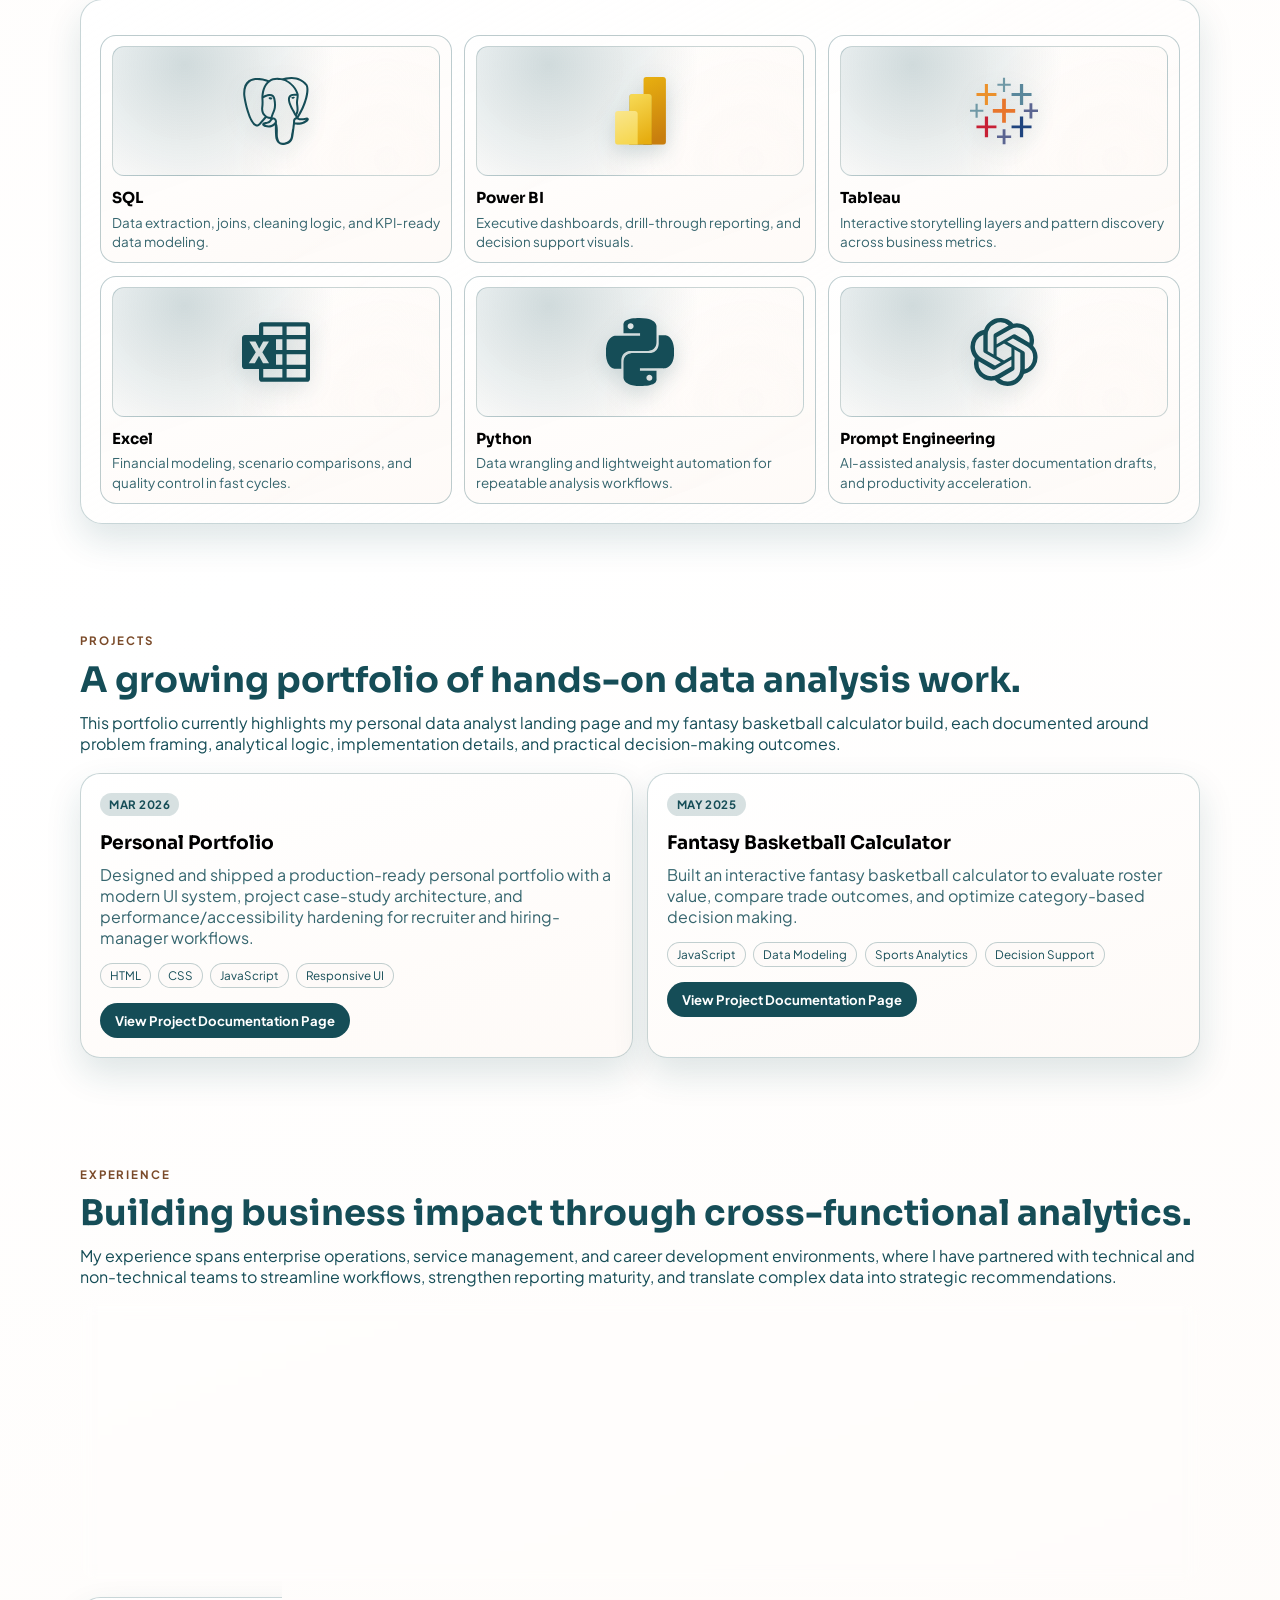
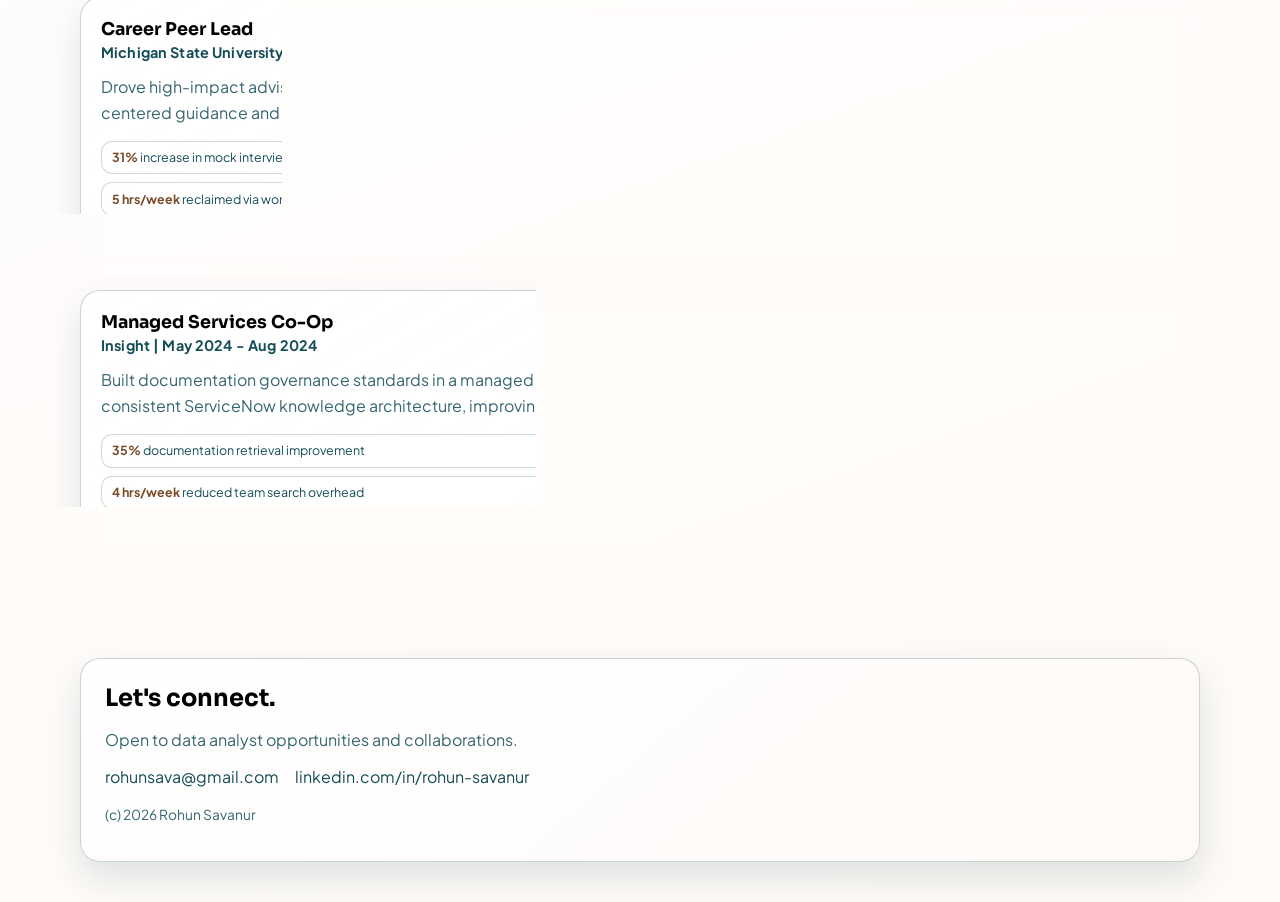
==== commit 9cd22f9f: "Add persistent dark mode toggle across portfolio and project pages" ====
--- a/index.html
+++ b/index.html
@@ -27,8 +27,18 @@
         rel="stylesheet"
       />
     </noscript>
+    <script>
+      (() => {
+        try {
+          const storedTheme = localStorage.getItem("rohun-theme");
+          const prefersDark = window.matchMedia("(prefers-color-scheme: dark)").matches;
+          const theme = storedTheme || (prefersDark ? "dark" : "light");
+          document.documentElement.setAttribute("data-theme", theme);
+        } catch (_) {}
+      })();
+    </script>
     <link rel="preload" as="image" href="./assets/generated/portrait-clean-neutral.jpg" />
-    <link rel="stylesheet" href="./styles.css?v=20260306-2726" />
+    <link rel="stylesheet" href="./styles.css?v=20260306-2805" />
   </head>
   <body>
     <a class="skip-link" href="#main-content">Skip to main content</a>
@@ -45,6 +55,10 @@
           <a href="#projects">Projects</a>
           <a href="#experience">Experience</a>
         </nav>
+        <button class="theme-toggle" id="theme-toggle" type="button" aria-label="Toggle dark mode" aria-pressed="false">
+          <span class="theme-toggle-icon" aria-hidden="true"></span>
+          <span class="theme-toggle-text">Dark</span>
+        </button>
         <a class="btn btn-small" href="#contact">Get In Touch</a>
       </div>
     </header>
@@ -402,6 +416,6 @@
       <p class="footer-note">(c) <span id="year"></span> Rohun Savanur</p>
     </footer>
 
-    <script src="./script.js?v=20260306-2742"></script>
+    <script src="./script.js?v=20260306-2805"></script>
   </body>
 </html>
--- a/styles.css
+++ b/styles.css
@@ -17,6 +17,24 @@
   --shadow: 0 16px 35px rgba(21, 77, 87, 0.14);
 }
 
+:root[data-theme="dark"] {
+  --bg: #0f1519;
+  --bg-soft: #121c22;
+  --surface: rgba(19, 30, 37, 0.92);
+  --surface-strong: #18232a;
+  --line: rgba(127, 191, 202, 0.28);
+  --text: #f4f8f9;
+  --muted: rgba(213, 230, 235, 0.88);
+  --accent: #78c6cf;
+  --accent-soft: #cf9a71;
+  --accent-2: #5db2bc;
+  --heading-brown: #cf9a71;
+  --body-green: #bee7ec;
+  --focus-ring: #ffffff;
+  --focus-ring-gap: #000000;
+  --shadow: 0 16px 35px rgba(0, 0, 0, 0.45);
+}
+
 *,
 *::before,
 *::after {
@@ -72,6 +90,13 @@
   overflow-x: hidden;
 }
 
+:root[data-theme="dark"] body {
+  background:
+    radial-gradient(circle at 15% -22%, rgba(120, 198, 207, 0.22) 0%, rgba(120, 198, 207, 0) 42%),
+    radial-gradient(circle at 102% 15%, rgba(18, 28, 34, 0.72) 0%, rgba(18, 28, 34, 0) 40%),
+    linear-gradient(160deg, #0f1519 0%, #121c22 50%, #11181d 100%);
+}
+
 .container {
   width: min(1120px, 92vw);
   margin: 0 auto;
@@ -132,6 +157,11 @@
   border-bottom: 1px solid rgba(21, 77, 87, 0.17);
 }
 
+:root[data-theme="dark"] .site-header {
+  background: rgba(10, 17, 22, 0.86);
+  border-bottom-color: rgba(120, 198, 207, 0.25);
+}
+
 .nav-wrap {
   display: flex;
   align-items: center;
@@ -151,6 +181,50 @@
 .main-nav {
   display: flex;
   gap: 1.2rem;
+}
+
+.theme-toggle {
+  display: inline-flex;
+  align-items: center;
+  gap: 0.44rem;
+  border: 1px solid rgba(21, 77, 87, 0.28);
+  background: rgba(255, 255, 255, 0.74);
+  color: var(--accent);
+  border-radius: 999px;
+  padding: 0.46rem 0.72rem;
+  font-size: 0.78rem;
+  font-weight: 700;
+  cursor: pointer;
+  transition: transform 180ms ease, border-color 180ms ease, background-color 180ms ease, color 180ms ease;
+}
+
+.theme-toggle:hover {
+  transform: translateY(-1px);
+  border-color: rgba(21, 77, 87, 0.5);
+  background: rgba(255, 255, 255, 0.96);
+}
+
+:root[data-theme="dark"] .theme-toggle {
+  border-color: rgba(120, 198, 207, 0.34);
+  background: rgba(16, 25, 31, 0.9);
+  color: #dff5f8;
+}
+
+:root[data-theme="dark"] .theme-toggle:hover {
+  border-color: rgba(120, 198, 207, 0.56);
+  background: rgba(21, 33, 40, 0.95);
+}
+
+.theme-toggle-icon {
+  width: 0.68rem;
+  height: 0.68rem;
+  border-radius: 50%;
+  background: var(--accent);
+  box-shadow: 0 0 0 2px rgba(21, 77, 87, 0.16);
+}
+
+.theme-toggle-text {
+  line-height: 1;
 }
 
 .main-nav a {
@@ -823,6 +897,60 @@
   font-size: 0.86rem;
 }
 
+:root[data-theme="dark"] .profile-card,
+:root[data-theme="dark"] .hero-metrics li,
+:root[data-theme="dark"] .tools-showcase,
+:root[data-theme="dark"] .tool-card,
+:root[data-theme="dark"] .glass-card,
+:root[data-theme="dark"] .project-card,
+:root[data-theme="dark"] .project-preview-card,
+:root[data-theme="dark"] .footer,
+:root[data-theme="dark"] .experience-logo-wrap {
+  background: linear-gradient(160deg, rgba(19, 30, 37, 0.98), rgba(14, 22, 28, 0.98));
+}
+
+:root[data-theme="dark"] .btn-ghost {
+  background: rgba(18, 28, 34, 0.9);
+  border-color: rgba(120, 198, 207, 0.42);
+  color: #def6f9;
+}
+
+:root[data-theme="dark"] .photo-fallback {
+  background: linear-gradient(145deg, #1a2730, #10181d);
+}
+
+:root[data-theme="dark"] .tool-photo {
+  border-color: rgba(120, 198, 207, 0.28);
+  background:
+    radial-gradient(circle at 22% 14%, rgba(120, 198, 207, 0.2), rgba(120, 198, 207, 0) 54%),
+    radial-gradient(circle at 84% 88%, rgba(18, 28, 34, 0.75), rgba(18, 28, 34, 0) 56%),
+    linear-gradient(140deg, rgba(22, 33, 40, 0.98), rgba(15, 23, 29, 0.98));
+}
+
+:root[data-theme="dark"] .chip-list span,
+:root[data-theme="dark"] .experience-skills span,
+:root[data-theme="dark"] .project-tags span,
+:root[data-theme="dark"] .project-date,
+:root[data-theme="dark"] .experience-outcomes li {
+  background: rgba(22, 33, 40, 0.9);
+  border-color: rgba(120, 198, 207, 0.32);
+}
+
+:root[data-theme="dark"] .preview-placeholder {
+  border-color: rgba(120, 198, 207, 0.44);
+  background: linear-gradient(125deg, rgba(120, 198, 207, 0.25), rgba(120, 198, 207, 0.14));
+}
+
+:root[data-theme="dark"] .cert-link:hover,
+:root[data-theme="dark"] .contact-links a:hover {
+  border-color: rgba(120, 198, 207, 0.72);
+}
+
+:root[data-theme="dark"] .page-noise {
+  opacity: 0.08;
+  background-image: radial-gradient(rgba(255, 255, 255, 0.08) 0.5px, transparent 0.5px);
+}
+
 .reveal {
   opacity: 0;
   transform: translateY(16px);
@@ -877,6 +1005,16 @@
 @media (max-width: 720px) {
   .site-header {
     position: static;
+  }
+
+  .theme-toggle-text {
+    display: none;
+  }
+
+  .theme-toggle {
+    padding: 0.5rem;
+    min-width: 2rem;
+    justify-content: center;
   }
 
   .hero {
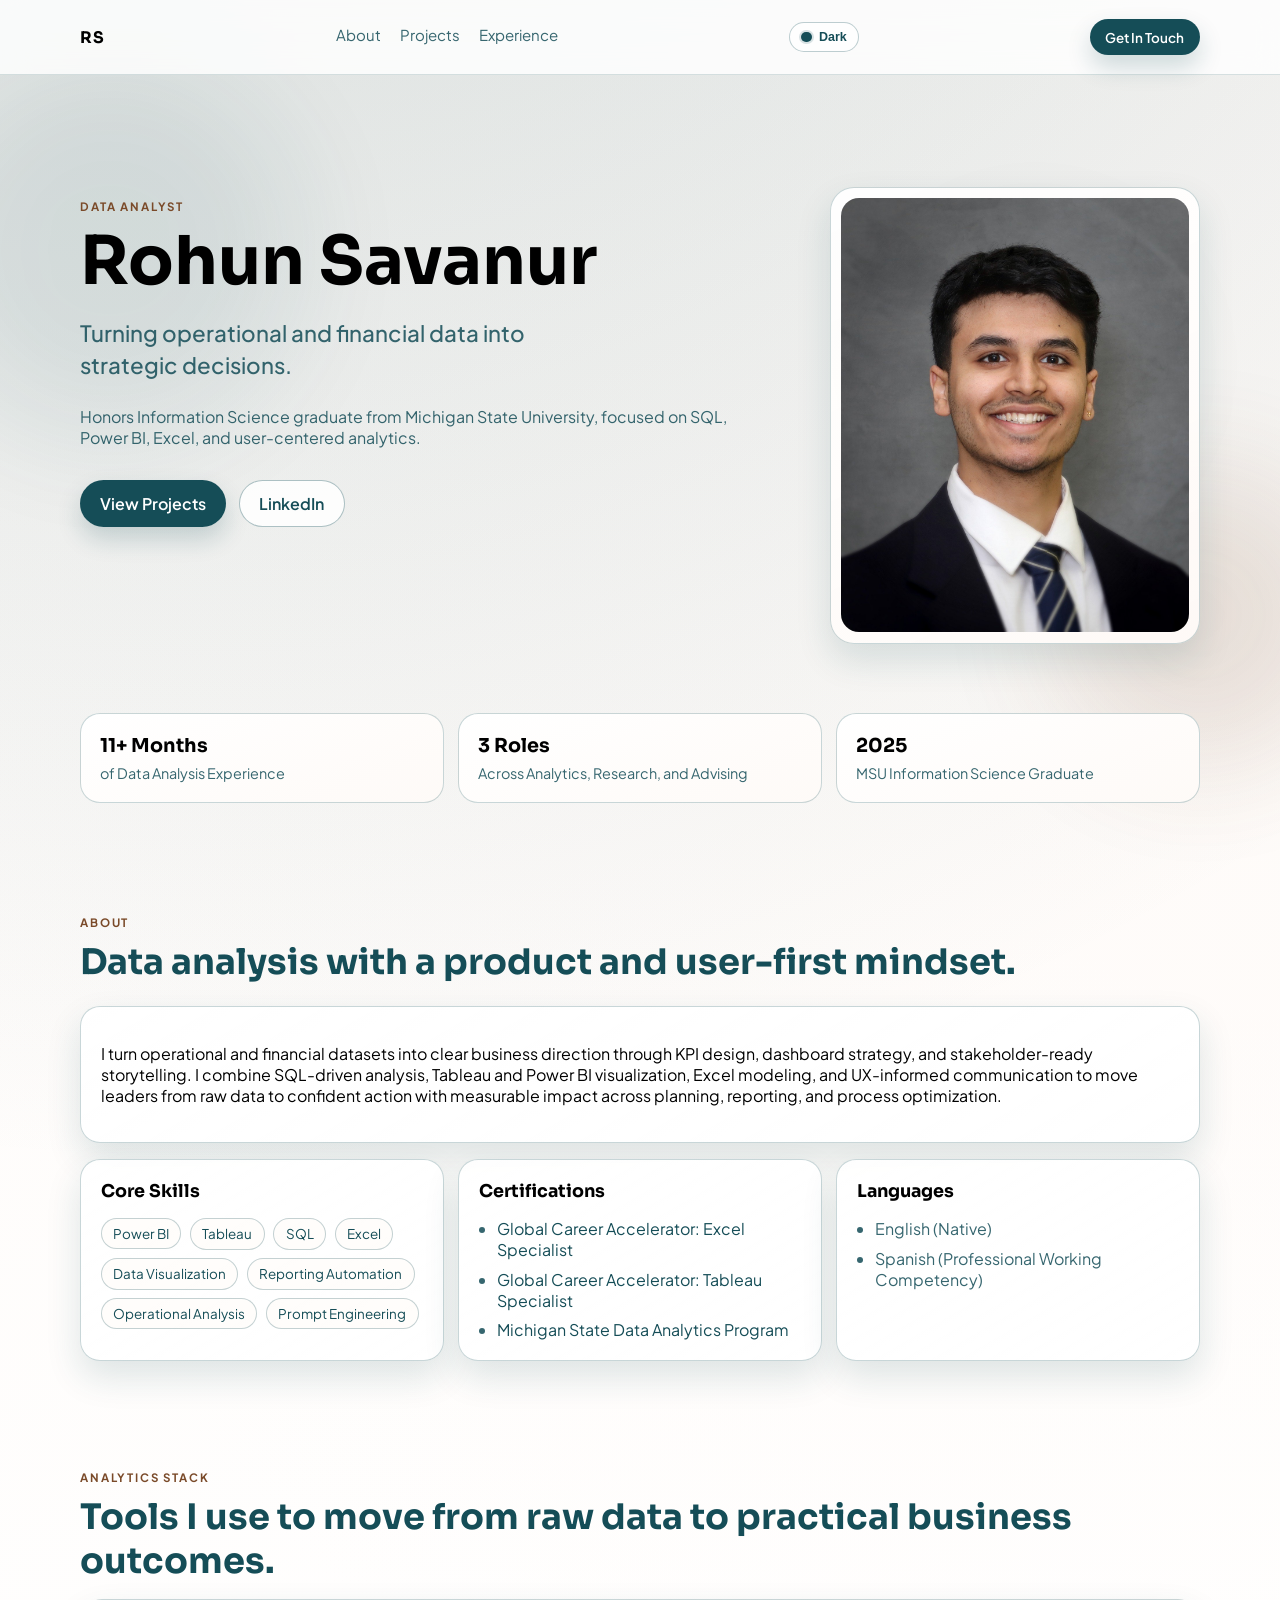
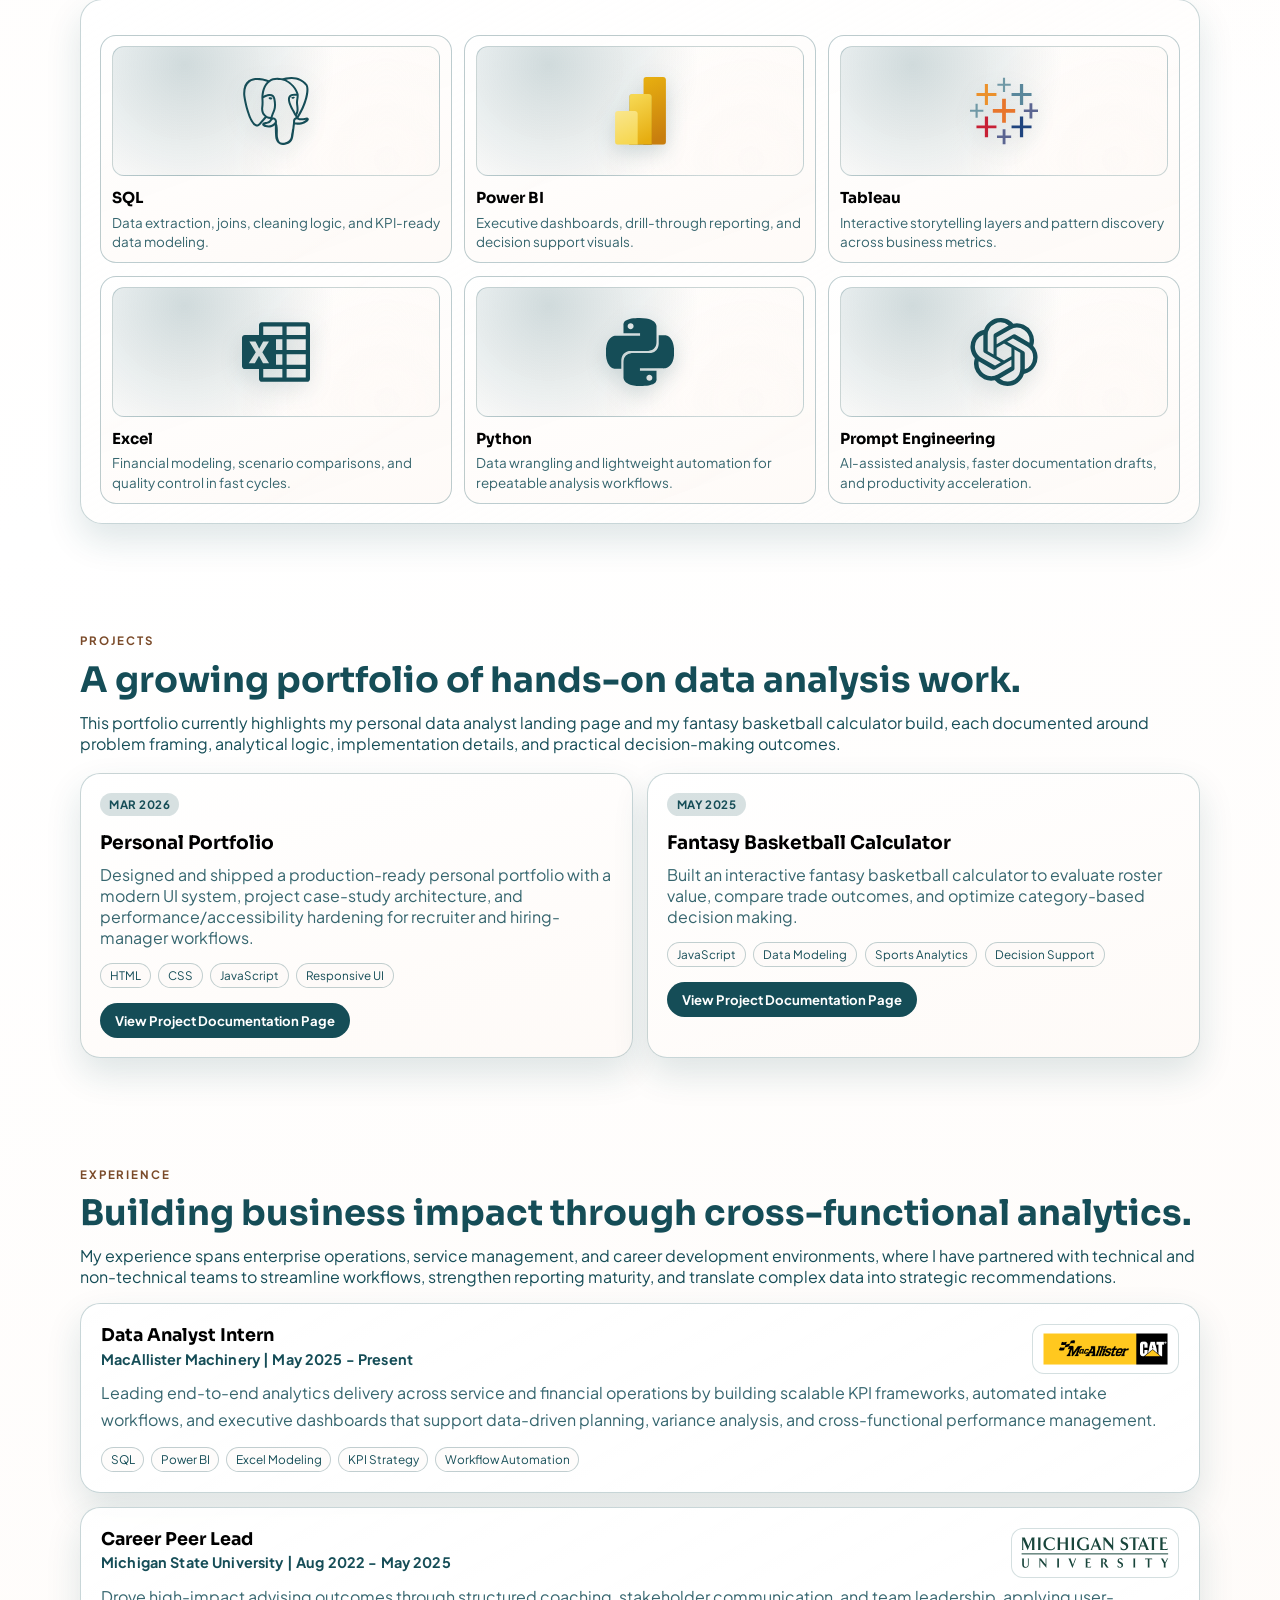
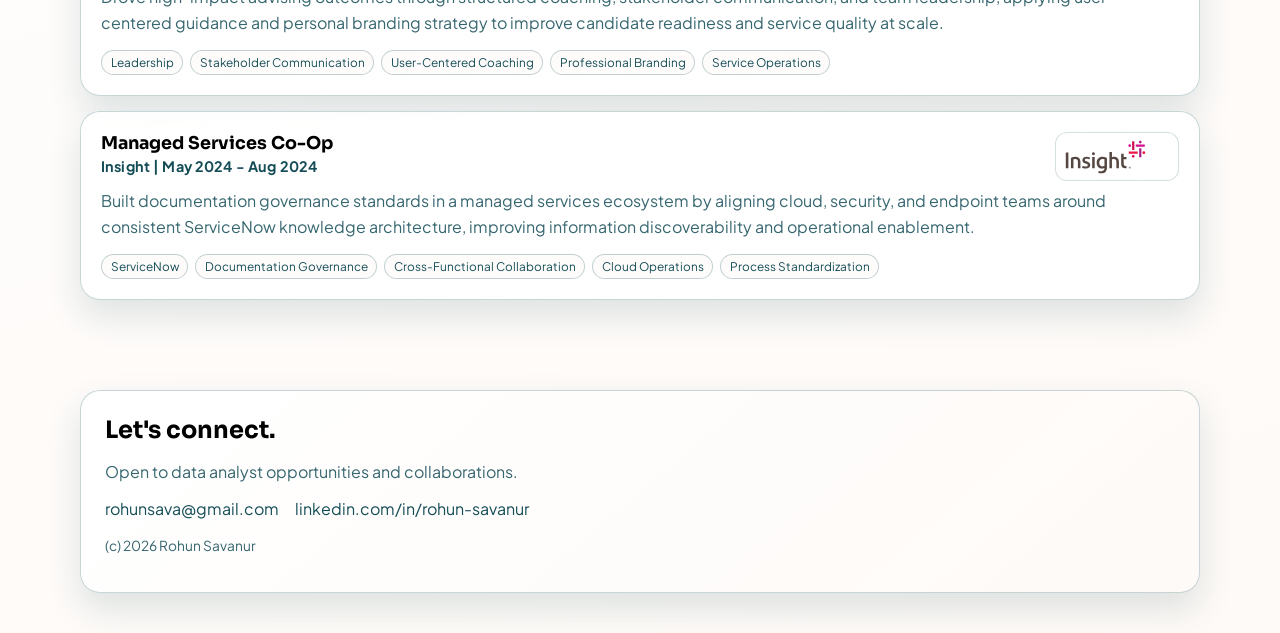
==== commit e7d8b635: "Remove experience KPI outcome lists" ====
--- a/index.html
+++ b/index.html
@@ -309,12 +309,6 @@
               dashboards that support data-driven planning, variance analysis, and
               cross-functional performance management.
             </p>
-            <ul class="experience-outcomes" aria-label="Quantified outcomes">
-              <li><strong>24%</strong> KPI reporting timeliness lift</li>
-              <li><strong>$180K+</strong> annualized variance opportunity surfaced</li>
-              <li><strong>6 hrs/week</strong> reporting and intake effort removed</li>
-              <li><strong>38%</strong> faster dashboard delivery cycle-time</li>
-            </ul>
             <div class="experience-skills">
               <span>SQL</span>
               <span>Power BI</span>
@@ -346,12 +340,6 @@
               communication, and team leadership, applying user-centered guidance and personal
               branding strategy to improve candidate readiness and service quality at scale.
             </p>
-            <ul class="experience-outcomes" aria-label="Quantified outcomes">
-              <li><strong>31%</strong> increase in mock interview completion rate</li>
-              <li><strong>$95K</strong> estimated annualized advising-value gain</li>
-              <li><strong>5 hrs/week</strong> reclaimed via workflow standardization</li>
-              <li><strong>42%</strong> faster response cycle-time for student support</li>
-            </ul>
             <div class="experience-skills">
               <span>Leadership</span>
               <span>Stakeholder Communication</span>
@@ -384,12 +372,6 @@
               knowledge architecture, improving information discoverability and operational
               enablement.
             </p>
-            <ul class="experience-outcomes" aria-label="Quantified outcomes">
-              <li><strong>35%</strong> documentation retrieval improvement</li>
-              <li><strong>$120K</strong> risk-adjusted support-efficiency value protected</li>
-              <li><strong>4 hrs/week</strong> reduced team search overhead</li>
-              <li><strong>22%</strong> onboarding cycle-time reduction</li>
-            </ul>
             <div class="experience-skills">
               <span>ServiceNow</span>
               <span>Documentation Governance</span>
